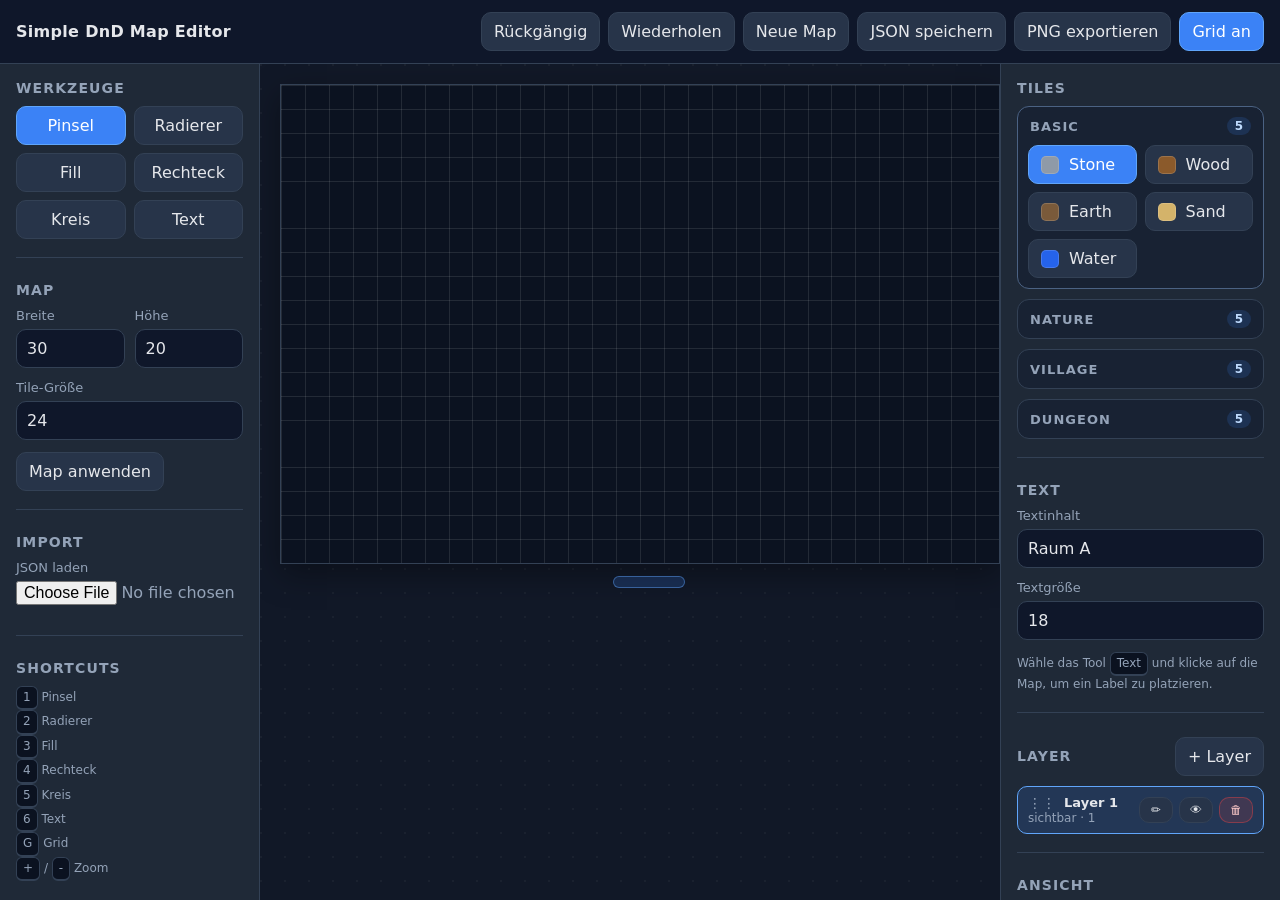
==== index.html @ d3553a12 "layer function repaired" ====
<!DOCTYPE html>
<html lang="de">
<head>
  <meta charset="UTF-8" />
  <meta name="viewport" content="width=device-width, initial-scale=1.0" />
  <title>Simple DnD Map Editor</title>
  <link rel="stylesheet" href="style.css" />
</head>
<body>
  <div class="app">
    <header class="topbar">
      <div class="group">
        <div class="brand">Simple DnD Map Editor</div>
      </div>
      <div class="group">
        <button id="undoBtn">Rückgängig</button>
        <button id="redoBtn">Wiederholen</button>
        <button id="newMapBtn">Neue Map</button>
        <button id="saveJsonBtn">JSON speichern</button>
        <button id="exportPngBtn">PNG exportieren</button>
        <button id="toggleGridBtn" class="active">Grid an</button>
      </div>
    </header>

    <aside class="sidebar">
      <section class="section">
        <h2 class="panel-title">Werkzeuge</h2>
        <div class="tool-grid" id="toolButtons"></div>
      </section>

      <section class="section">
        <h2 class="panel-title">Map</h2>
        <div class="row">
          <div class="field">
            <label for="mapWidth">Breite</label>
            <input id="mapWidth" type="number" min="4" max="200" value="30" />
          </div>
          <div class="field">
            <label for="mapHeight">Höhe</label>
            <input id="mapHeight" type="number" min="4" max="200" value="20" />
          </div>
        </div>
        <div class="field">
          <label for="tileSize">Tile-Größe</label>
          <input id="tileSize" type="number" min="12" max="64" value="24" />
        </div>
        <button id="resizeMapBtn">Map anwenden</button>
      </section>

      <section class="section">
        <h2 class="panel-title">Import</h2>
        <div class="field">
          <label for="jsonFileInput">JSON laden</label>
          <input id="jsonFileInput" type="file" accept="application/json" />
        </div>
      </section>

      <section>
        <h2 class="panel-title">Shortcuts</h2>
        <div class="hint">
          <div><span class="kbd">1</span> Pinsel</div>
          <div><span class="kbd">2</span> Radierer</div>
          <div><span class="kbd">3</span> Fill</div>
          <div><span class="kbd">4</span> Rechteck</div>
          <div><span class="kbd">5</span> Kreis</div>
          <div><span class="kbd">6</span> Text</div>
          <div><span class="kbd">G</span> Grid</div>
          <div><span class="kbd">+</span> / <span class="kbd">-</span> Zoom</div>
        </div>
      </section>
    </aside>

    <main class="canvas-wrap" id="canvasWrap">
      <div class="map-stage" id="mapStage">
        <canvas id="mapCanvas" width="720" height="480"></canvas>
        <button class="resize-handle resize-handle-right" id="resizeHandleRight" type="button" aria-label="Map nach rechts ziehen"></button>
        <button class="resize-handle resize-handle-bottom" id="resizeHandleBottom" type="button" aria-label="Map nach unten ziehen"></button>
        <button class="resize-handle resize-handle-corner" id="resizeHandleCorner" type="button" aria-label="Map diagonal ziehen"></button>
      </div>
    </main>

    <aside class="rightbar">
      <section class="section">
        <h2 class="panel-title">Tiles</h2>
        <div class="tile-grid" id="tileButtons"></div>
      </section>

      <section class="section">
        <h2 class="panel-title">Text</h2>
        <div class="field">
          <label for="textInput">Textinhalt</label>
          <input id="textInput" type="text" value="Raum A" />
        </div>
        <div class="field">
          <label for="textSizeInput">Textgröße</label>
          <input id="textSizeInput" type="number" min="8" max="72" value="18" />
        </div>
        <div class="hint">Wähle das Tool <span class="kbd">Text</span> und klicke auf die Map, um ein Label zu platzieren.</div>
      </section>

      <section class="section">
        <div class="layer-header">
          <h2 class="panel-title" style="margin:0;">Layer</h2>
          <button id="addLayerBtn">+ Layer</button>
        </div>
        <div class="layer-list" id="layerList"></div>
      </section>

      <section class="section">
        <h2 class="panel-title">Ansicht</h2>
        <div class="group">
          <button id="zoomOutBtn">-</button>
          <button id="zoomResetBtn">100%</button>
          <button id="zoomInBtn">+</button>
        </div>
      </section>

      <section>
        <h2 class="panel-title">Status</h2>
        <div class="status" id="statusBox"></div>
      </section>
    </aside>
  </div>
 <script src="script.js"></script>
</body>
</html>
---- style.css ----
:root {
      --bg: #111827;
      --panel: #1f2937;
      --panel-2: #0f172a;
      --text: #e5e7eb;
      --muted: #94a3b8;
      --accent: #3b82f6;
      --border: #334155;
      --danger: #ef4444;
    }

    * { box-sizing: border-box; }

    body {
      margin: 0;
      font-family: Inter, system-ui, -apple-system, BlinkMacSystemFont, "Segoe UI", sans-serif;
      background: var(--bg);
      color: var(--text);
      height: 100vh;
      overflow: hidden;
    }

    .app {
      display: grid;
      grid-template-columns: 260px 1fr 280px;
      grid-template-rows: 64px 1fr;
      height: 100vh;
    }

    .topbar {
      grid-column: 1 / 4;
      display: flex;
      align-items: center;
      justify-content: space-between;
      gap: 12px;
      padding: 12px 16px;
      background: var(--panel-2);
      border-bottom: 1px solid var(--border);
    }

    .brand {
      font-weight: 700;
      letter-spacing: 0.3px;
    }

    .topbar .group,
    .sidebar .group,
    .rightbar .group {
      display: flex;
      align-items: center;
      gap: 8px;
      flex-wrap: wrap;
    }

    .sidebar, .rightbar {
      background: var(--panel);
      border-right: 1px solid var(--border);
      padding: 16px;
      overflow: auto;
    }

    .rightbar {
      border-right: none;
      border-left: 1px solid var(--border);
    }

    .panel-title {
      margin: 0 0 10px;
      font-size: 14px;
      color: var(--muted);
      text-transform: uppercase;
      letter-spacing: 0.08em;
    }

    .section {
      margin-bottom: 24px;
      padding-bottom: 18px;
      border-bottom: 1px solid var(--border);
    }

    .canvas-wrap {
      position: relative;
      overflow: auto;
      background:
        radial-gradient(circle at 1px 1px, rgba(255,255,255,0.04) 1px, transparent 0);
      background-size: 24px 24px;
      display: flex;
      align-items: flex-start;
      justify-content: flex-start;
      padding: 20px;
    }

    .map-stage {
      position: relative;
      display: inline-block;
      padding-right: 18px;
      padding-bottom: 18px;
    }

    canvas {
      background: #0b1220;
      border: 1px solid var(--border);
      image-rendering: pixelated;
      box-shadow: 0 10px 30px rgba(0,0,0,0.35);
      cursor: crosshair;
    }

    .resize-handle {
      position: absolute;
      border: 1px solid rgba(96,165,250,0.45);
      background: rgba(59,130,246,0.2);
      border-radius: 999px;
      padding: 0;
      z-index: 2;
      box-shadow: 0 0 0 1px rgba(15,23,42,0.4);
      transition: background 0.15s ease, border-color 0.15s ease, box-shadow 0.15s ease;
    }

    .resize-handle:hover,
    .resize-handle.active {
      border-color: #93c5fd;
      background: rgba(59,130,246,0.4);
    }

    .resize-handle-right {
      top: 50%;
      right: 0;
      width: 12px;
      height: 72px;
      transform: translate(50%, -50%);
      cursor: ew-resize;
    }

    .resize-handle-bottom {
      left: 50%;
      bottom: 0;
      width: 72px;
      height: 12px;
      transform: translate(-50%, 50%);
      cursor: ns-resize;
    }

    .resize-handle-corner {
      right: 0;
      bottom: 0;
      width: 18px;
      height: 18px;
      transform: translate(50%, 50%);
      cursor: nwse-resize;
    }

    .resize-handle-right:hover,
    .resize-handle-right.active {
      transform: translate(50%, -50%);
    }

    .resize-handle-bottom:hover,
    .resize-handle-bottom.active {
      transform: translate(-50%, 50%);
    }

    .resize-handle-corner:hover,
    .resize-handle-corner.active {
      transform: translate(50%, 50%);
    }

    button, input, select {
      font: inherit;
    }

    button {
      background: #273449;
      color: var(--text);
      border: 1px solid var(--border);
      border-radius: 10px;
      padding: 9px 12px;
      cursor: pointer;
      transition: 0.15s ease;
    }

    button:hover {
      border-color: #4b6283;
      transform: translateY(-1px);
    }

    button.active {
      background: var(--accent);
      border-color: #60a5fa;
      color: white;
    }

    button.danger {
      background: rgba(239,68,68,0.14);
      border-color: rgba(239,68,68,0.4);
      color: #fecaca;
    }

    input[type="number"], input[type="text"] {
      width: 100%;
      background: #0f172a;
      color: var(--text);
      border: 1px solid var(--border);
      border-radius: 10px;
      padding: 9px 10px;
    }

    input[type="file"] {
      width: 100%;
      color: var(--muted);
    }

    label {
      display: block;
      font-size: 13px;
      color: var(--muted);
      margin-bottom: 6px;
    }

    .field { margin-bottom: 12px; }

    .tool-grid, .tile-grid {
      display: grid;
      grid-template-columns: repeat(2, minmax(0, 1fr));
      gap: 8px;
    }

    #tileButtons {
      display: flex;
      flex-direction: column;
      gap: 10px;
    }

    .tile-category {
      border: 1px solid var(--border);
      border-radius: 12px;
      background: #182233;
      overflow: hidden;
    }

    .tile-category[open] {
      border-color: #4b6283;
    }

    .tile-category-summary {
      list-style: none;
      display: flex;
      align-items: center;
      justify-content: space-between;
      gap: 12px;
      padding: 10px 12px;
      cursor: pointer;
      font-size: 13px;
      font-weight: 700;
      letter-spacing: 0.08em;
      color: var(--muted);
      user-select: none;
    }

    .tile-category-summary::-webkit-details-marker {
      display: none;
    }

    .tile-category .tile-grid {
      padding: 0 10px 10px;
    }

    .tile-category-count {
      min-width: 24px;
      padding: 2px 8px;
      border-radius: 999px;
      background: rgba(59,130,246,0.16);
      color: #bfdbfe;
      text-align: center;
      font-size: 12px;
      letter-spacing: normal;
    }

    .tile-btn {
      display: flex;
      align-items: center;
      gap: 10px;
      justify-content: flex-start;
      text-align: left;
    }

    .swatch {
      width: 18px;
      height: 18px;
      border-radius: 5px;
      border: 1px solid rgba(255,255,255,0.15);
      flex: 0 0 auto;
    }

    .status {
      font-size: 13px;
      color: var(--muted);
      line-height: 1.5;
    }

    .hint {
      font-size: 12px;
      color: var(--muted);
      line-height: 1.45;
    }

    .row {
      display: grid;
      grid-template-columns: 1fr 1fr;
      gap: 10px;
    }

    .kbd {
      display: inline-block;
      padding: 2px 6px;
      border: 1px solid var(--border);
      border-bottom-width: 2px;
      border-radius: 6px;
      background: #0b1220;
      font-size: 12px;
    }

    .layer-header {
      display: flex;
      align-items: center;
      justify-content: space-between;
      gap: 10px;
      margin-bottom: 10px;
    }

    .layer-list {
      display: flex;
      flex-direction: column;
      gap: 8px;
    }

    .layer-item {
      display: flex;
      align-items: center;
      justify-content: space-between;
      gap: 8px;
      padding: 8px 10px;
      border: 1px solid var(--border);
      border-radius: 10px;
      background: #182233;
      cursor: pointer;
      transition: 0.15s ease;
      user-select: none;
    }

    .layer-item:hover {
      border-color: #4b6283;
      transform: translateY(-1px);
    }

    .layer-item.active {
      border-color: #60a5fa;
      background: rgba(59,130,246,0.16);
    }

    .layer-item.dragging {
      opacity: 0.45;
    }

    .layer-item.drop-target {
      outline: 2px dashed #60a5fa;
      outline-offset: 2px;
    }

    .layer-name {
      font-size: 13px;
      font-weight: 600;
    }

    .layer-title-wrap {
      display: flex;
      align-items: center;
      gap: 8px;
    }

    .drag-handle {
      color: var(--muted);
      font-size: 14px;
      cursor: grab;
    }

    .layer-rename-input {
      width: 140px;
      padding: 4px 6px;
      border-radius: 8px;
      background: #0f172a;
      color: var(--text);
      border: 1px solid var(--border);
      font: inherit;
    }

    .layer-meta {
      font-size: 12px;
      color: var(--muted);
    }

    .layer-actions {
      display: flex;
      gap: 6px;
      flex-wrap: wrap;
    }

    .layer-actions button {
      padding: 6px 8px;
      font-size: 12px;
    }

    .icon-btn {
      min-width: 34px;
      display: inline-flex;
      align-items: center;
      justify-content: center;
      line-height: 1;
    }
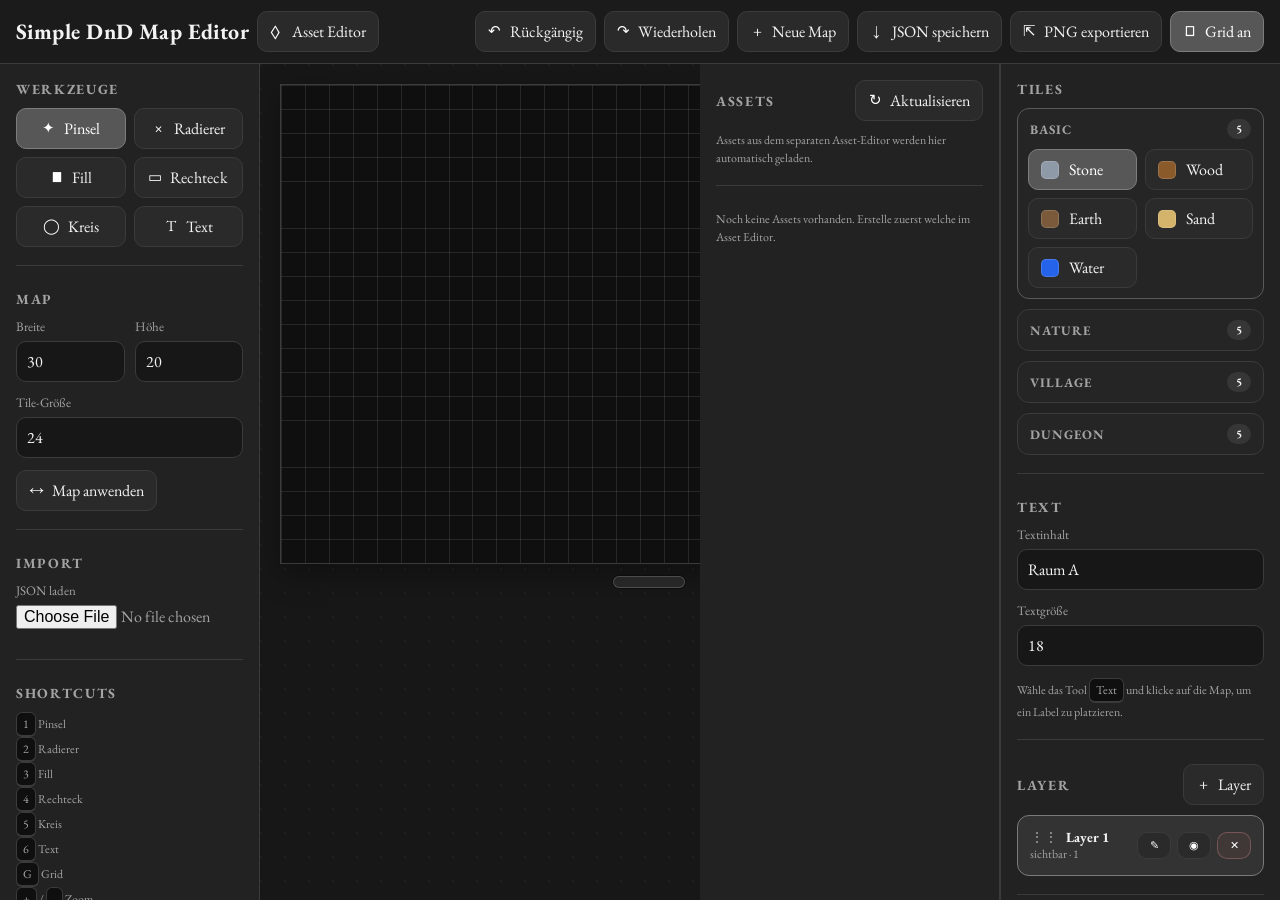
==== commit 49106fca: "style and font overworked" ====
--- a/index.html
+++ b/index.html
@@ -4,21 +4,25 @@
   <meta charset="UTF-8" />
   <meta name="viewport" content="width=device-width, initial-scale=1.0" />
   <title>Simple DnD Map Editor</title>
+  <link rel="preconnect" href="https://fonts.googleapis.com" />
+  <link rel="preconnect" href="https://fonts.gstatic.com" crossorigin />
+  <link href="https://fonts.googleapis.com/css2?family=EB+Garamond:wght@400;500;600;700&display=swap" rel="stylesheet" />
   <link rel="stylesheet" href="style.css" />
 </head>
 <body>
   <div class="app">
     <header class="topbar">
-      <div class="group">
+      <div class="group brand-group">
         <div class="brand">Simple DnD Map Editor</div>
+        <a class="nav-link-button" href="asset-editor.html" data-icon="◇">Asset Editor</a>
       </div>
       <div class="group">
-        <button id="undoBtn">Rückgängig</button>
-        <button id="redoBtn">Wiederholen</button>
-        <button id="newMapBtn">Neue Map</button>
-        <button id="saveJsonBtn">JSON speichern</button>
-        <button id="exportPngBtn">PNG exportieren</button>
-        <button id="toggleGridBtn" class="active">Grid an</button>
+        <button id="undoBtn" data-icon="↶">Rückgängig</button>
+        <button id="redoBtn" data-icon="↷">Wiederholen</button>
+        <button id="newMapBtn" data-icon="+">Neue Map</button>
+        <button id="saveJsonBtn" data-icon="↓">JSON speichern</button>
+        <button id="exportPngBtn" data-icon="⇱">PNG exportieren</button>
+        <button id="toggleGridBtn" class="active" data-icon="□">Grid an</button>
       </div>
     </header>
 
@@ -44,7 +48,7 @@
           <label for="tileSize">Tile-Größe</label>
           <input id="tileSize" type="number" min="12" max="64" value="24" />
         </div>
-        <button id="resizeMapBtn">Map anwenden</button>
+        <button id="resizeMapBtn" data-icon="↔">Map anwenden</button>
       </section>
 
       <section class="section">
@@ -79,6 +83,20 @@
       </div>
     </main>
 
+    <aside class="assetbar">
+      <section class="section">
+        <div class="layer-header">
+          <h2 class="panel-title" style="margin:0;">Assets</h2>
+          <button id="refreshAssetsBtn" type="button" data-icon="↻">Aktualisieren</button>
+        </div>
+        <div class="hint">Assets aus dem separaten Asset-Editor werden hier automatisch geladen.</div>
+      </section>
+
+      <section style="margin-bottom:0;">
+        <div class="asset-list" id="assetLibraryList"></div>
+      </section>
+    </aside>
+
     <aside class="rightbar">
       <section class="section">
         <h2 class="panel-title">Tiles</h2>
@@ -101,7 +119,7 @@
       <section class="section">
         <div class="layer-header">
           <h2 class="panel-title" style="margin:0;">Layer</h2>
-          <button id="addLayerBtn">+ Layer</button>
+          <button id="addLayerBtn" data-icon="+">Layer</button>
         </div>
         <div class="layer-list" id="layerList"></div>
       </section>
@@ -109,9 +127,9 @@
       <section class="section">
         <h2 class="panel-title">Ansicht</h2>
         <div class="group">
-          <button id="zoomOutBtn">-</button>
-          <button id="zoomResetBtn">100%</button>
-          <button id="zoomInBtn">+</button>
+          <button id="zoomOutBtn" data-icon="−">Zoom</button>
+          <button id="zoomResetBtn" data-icon="•">100%</button>
+          <button id="zoomInBtn" data-icon="+">Zoom</button>
         </div>
       </section>
 
@@ -121,6 +139,6 @@
       </section>
     </aside>
   </div>
- <script src="script.js"></script>
+  <script src="script.js"></script>
 </body>
 </html>
--- a/style.css
+++ b/style.css
@@ -1,418 +1,588 @@
 :root {
-      --bg: #111827;
-      --panel: #1f2937;
-      --panel-2: #0f172a;
-      --text: #e5e7eb;
-      --muted: #94a3b8;
-      --accent: #3b82f6;
-      --border: #334155;
-      --danger: #ef4444;
-    }
-
-    * { box-sizing: border-box; }
-
-    body {
-      margin: 0;
-      font-family: Inter, system-ui, -apple-system, BlinkMacSystemFont, "Segoe UI", sans-serif;
-      background: var(--bg);
-      color: var(--text);
-      height: 100vh;
-      overflow: hidden;
-    }
-
-    .app {
-      display: grid;
-      grid-template-columns: 260px 1fr 280px;
-      grid-template-rows: 64px 1fr;
-      height: 100vh;
-    }
-
-    .topbar {
-      grid-column: 1 / 4;
-      display: flex;
-      align-items: center;
-      justify-content: space-between;
-      gap: 12px;
-      padding: 12px 16px;
-      background: var(--panel-2);
-      border-bottom: 1px solid var(--border);
-    }
-
-    .brand {
-      font-weight: 700;
-      letter-spacing: 0.3px;
-    }
-
-    .topbar .group,
-    .sidebar .group,
-    .rightbar .group {
-      display: flex;
-      align-items: center;
-      gap: 8px;
-      flex-wrap: wrap;
-    }
-
-    .sidebar, .rightbar {
-      background: var(--panel);
-      border-right: 1px solid var(--border);
-      padding: 16px;
-      overflow: auto;
-    }
-
-    .rightbar {
-      border-right: none;
-      border-left: 1px solid var(--border);
-    }
-
-    .panel-title {
-      margin: 0 0 10px;
-      font-size: 14px;
-      color: var(--muted);
-      text-transform: uppercase;
-      letter-spacing: 0.08em;
-    }
-
-    .section {
-      margin-bottom: 24px;
-      padding-bottom: 18px;
-      border-bottom: 1px solid var(--border);
-    }
-
-    .canvas-wrap {
-      position: relative;
-      overflow: auto;
-      background:
-        radial-gradient(circle at 1px 1px, rgba(255,255,255,0.04) 1px, transparent 0);
-      background-size: 24px 24px;
-      display: flex;
-      align-items: flex-start;
-      justify-content: flex-start;
-      padding: 20px;
-    }
-
-    .map-stage {
-      position: relative;
-      display: inline-block;
-      padding-right: 18px;
-      padding-bottom: 18px;
-    }
-
-    canvas {
-      background: #0b1220;
-      border: 1px solid var(--border);
-      image-rendering: pixelated;
-      box-shadow: 0 10px 30px rgba(0,0,0,0.35);
-      cursor: crosshair;
-    }
-
-    .resize-handle {
-      position: absolute;
-      border: 1px solid rgba(96,165,250,0.45);
-      background: rgba(59,130,246,0.2);
-      border-radius: 999px;
-      padding: 0;
-      z-index: 2;
-      box-shadow: 0 0 0 1px rgba(15,23,42,0.4);
-      transition: background 0.15s ease, border-color 0.15s ease, box-shadow 0.15s ease;
-    }
-
-    .resize-handle:hover,
-    .resize-handle.active {
-      border-color: #93c5fd;
-      background: rgba(59,130,246,0.4);
-    }
-
-    .resize-handle-right {
-      top: 50%;
-      right: 0;
-      width: 12px;
-      height: 72px;
-      transform: translate(50%, -50%);
-      cursor: ew-resize;
-    }
-
-    .resize-handle-bottom {
-      left: 50%;
-      bottom: 0;
-      width: 72px;
-      height: 12px;
-      transform: translate(-50%, 50%);
-      cursor: ns-resize;
-    }
-
-    .resize-handle-corner {
-      right: 0;
-      bottom: 0;
-      width: 18px;
-      height: 18px;
-      transform: translate(50%, 50%);
-      cursor: nwse-resize;
-    }
-
-    .resize-handle-right:hover,
-    .resize-handle-right.active {
-      transform: translate(50%, -50%);
-    }
-
-    .resize-handle-bottom:hover,
-    .resize-handle-bottom.active {
-      transform: translate(-50%, 50%);
-    }
-
-    .resize-handle-corner:hover,
-    .resize-handle-corner.active {
-      transform: translate(50%, 50%);
-    }
-
-    button, input, select {
-      font: inherit;
-    }
-
-    button {
-      background: #273449;
-      color: var(--text);
-      border: 1px solid var(--border);
-      border-radius: 10px;
-      padding: 9px 12px;
-      cursor: pointer;
-      transition: 0.15s ease;
-    }
-
-    button:hover {
-      border-color: #4b6283;
-      transform: translateY(-1px);
-    }
-
-    button.active {
-      background: var(--accent);
-      border-color: #60a5fa;
-      color: white;
-    }
-
-    button.danger {
-      background: rgba(239,68,68,0.14);
-      border-color: rgba(239,68,68,0.4);
-      color: #fecaca;
-    }
-
-    input[type="number"], input[type="text"] {
-      width: 100%;
-      background: #0f172a;
-      color: var(--text);
-      border: 1px solid var(--border);
-      border-radius: 10px;
-      padding: 9px 10px;
-    }
-
-    input[type="file"] {
-      width: 100%;
-      color: var(--muted);
-    }
-
-    label {
-      display: block;
-      font-size: 13px;
-      color: var(--muted);
-      margin-bottom: 6px;
-    }
-
-    .field { margin-bottom: 12px; }
-
-    .tool-grid, .tile-grid {
-      display: grid;
-      grid-template-columns: repeat(2, minmax(0, 1fr));
-      gap: 8px;
-    }
-
-    #tileButtons {
-      display: flex;
-      flex-direction: column;
-      gap: 10px;
-    }
-
-    .tile-category {
-      border: 1px solid var(--border);
-      border-radius: 12px;
-      background: #182233;
-      overflow: hidden;
-    }
-
-    .tile-category[open] {
-      border-color: #4b6283;
-    }
-
-    .tile-category-summary {
-      list-style: none;
-      display: flex;
-      align-items: center;
-      justify-content: space-between;
-      gap: 12px;
-      padding: 10px 12px;
-      cursor: pointer;
-      font-size: 13px;
-      font-weight: 700;
-      letter-spacing: 0.08em;
-      color: var(--muted);
-      user-select: none;
-    }
-
-    .tile-category-summary::-webkit-details-marker {
-      display: none;
-    }
-
-    .tile-category .tile-grid {
-      padding: 0 10px 10px;
-    }
-
-    .tile-category-count {
-      min-width: 24px;
-      padding: 2px 8px;
-      border-radius: 999px;
-      background: rgba(59,130,246,0.16);
-      color: #bfdbfe;
-      text-align: center;
-      font-size: 12px;
-      letter-spacing: normal;
-    }
-
-    .tile-btn {
-      display: flex;
-      align-items: center;
-      gap: 10px;
-      justify-content: flex-start;
-      text-align: left;
-    }
-
-    .swatch {
-      width: 18px;
-      height: 18px;
-      border-radius: 5px;
-      border: 1px solid rgba(255,255,255,0.15);
-      flex: 0 0 auto;
-    }
-
-    .status {
-      font-size: 13px;
-      color: var(--muted);
-      line-height: 1.5;
-    }
-
-    .hint {
-      font-size: 12px;
-      color: var(--muted);
-      line-height: 1.45;
-    }
-
-    .row {
-      display: grid;
-      grid-template-columns: 1fr 1fr;
-      gap: 10px;
-    }
-
-    .kbd {
-      display: inline-block;
-      padding: 2px 6px;
-      border: 1px solid var(--border);
-      border-bottom-width: 2px;
-      border-radius: 6px;
-      background: #0b1220;
-      font-size: 12px;
-    }
-
-    .layer-header {
-      display: flex;
-      align-items: center;
-      justify-content: space-between;
-      gap: 10px;
-      margin-bottom: 10px;
-    }
-
-    .layer-list {
-      display: flex;
-      flex-direction: column;
-      gap: 8px;
-    }
-
-    .layer-item {
-      display: flex;
-      align-items: center;
-      justify-content: space-between;
-      gap: 8px;
-      padding: 8px 10px;
-      border: 1px solid var(--border);
-      border-radius: 10px;
-      background: #182233;
-      cursor: pointer;
-      transition: 0.15s ease;
-      user-select: none;
-    }
-
-    .layer-item:hover {
-      border-color: #4b6283;
-      transform: translateY(-1px);
-    }
-
-    .layer-item.active {
-      border-color: #60a5fa;
-      background: rgba(59,130,246,0.16);
-    }
-
-    .layer-item.dragging {
-      opacity: 0.45;
-    }
-
-    .layer-item.drop-target {
-      outline: 2px dashed #60a5fa;
-      outline-offset: 2px;
-    }
-
-    .layer-name {
-      font-size: 13px;
-      font-weight: 600;
-    }
-
-    .layer-title-wrap {
-      display: flex;
-      align-items: center;
-      gap: 8px;
-    }
-
-    .drag-handle {
-      color: var(--muted);
-      font-size: 14px;
-      cursor: grab;
-    }
-
-    .layer-rename-input {
-      width: 140px;
-      padding: 4px 6px;
-      border-radius: 8px;
-      background: #0f172a;
-      color: var(--text);
-      border: 1px solid var(--border);
-      font: inherit;
-    }
-
-    .layer-meta {
-      font-size: 12px;
-      color: var(--muted);
-    }
-
-    .layer-actions {
-      display: flex;
-      gap: 6px;
-      flex-wrap: wrap;
-    }
-
-    .layer-actions button {
-      padding: 6px 8px;
-      font-size: 12px;
-    }
-
-    .icon-btn {
-      min-width: 34px;
-      display: inline-flex;
-      align-items: center;
-      justify-content: center;
-      line-height: 1;
-    }
+  --bg: #171717;
+  --panel: #222222;
+  --panel-2: #1b1b1b;
+  --surface: #2a2a2a;
+  --surface-2: #303030;
+  --surface-3: #0f0f0f;
+  --text: #f3f3f3;
+  --muted: #a3a3a3;
+  --accent: #6f6f6f;
+  --accent-2: #8b8b8b;
+  --border: #3b3b3b;
+  --border-strong: #5a5a5a;
+  --danger: #7a4b4b;
+  --danger-text: #f1dede;
+}
+
+* {
+  box-sizing: border-box;
+}
+
+body {
+  margin: 0;
+  font-family: "EB Garamond", serif;
+  background: var(--bg);
+  color: var(--text);
+  height: 100vh;
+  overflow: hidden;
+}
+
+a {
+  color: inherit;
+}
+
+.app {
+  display: grid;
+  grid-template-columns: 260px 1fr 300px 280px;
+  grid-template-rows: 64px 1fr;
+  height: 100vh;
+}
+
+.asset-app {
+  display: grid;
+  grid-template-columns: 280px 1fr 320px;
+  grid-template-rows: 64px 1fr;
+  height: 100vh;
+}
+
+.topbar {
+  grid-column: 1 / 5;
+  display: flex;
+  align-items: center;
+  justify-content: space-between;
+  gap: 12px;
+  padding: 12px 16px;
+  background: var(--panel-2);
+  border-bottom: 1px solid var(--border);
+}
+
+.asset-app .topbar {
+  grid-column: 1 / 4;
+}
+
+.brand {
+  font-weight: 700;
+  font-size: 22px;
+  letter-spacing: 0.02em;
+}
+
+.brand-group {
+  justify-content: flex-start;
+  min-width: 0;
+}
+
+.topbar .group,
+.sidebar .group,
+.assetbar .group,
+.rightbar .group {
+  display: flex;
+  align-items: center;
+  gap: 8px;
+  flex-wrap: wrap;
+}
+
+.sidebar,
+.assetbar,
+.rightbar,
+.asset-sidebar,
+.asset-library {
+  background: var(--panel);
+  padding: 16px;
+  overflow: auto;
+}
+
+.sidebar,
+.assetbar,
+.asset-sidebar {
+  border-right: 1px solid var(--border);
+}
+
+.rightbar,
+.asset-library {
+  border-left: 1px solid var(--border);
+}
+
+.panel-title {
+  margin: 0 0 10px;
+  font-size: 14px;
+  color: var(--muted);
+  text-transform: uppercase;
+  letter-spacing: 0.12em;
+}
+
+.section {
+  margin-bottom: 24px;
+  padding-bottom: 18px;
+  border-bottom: 1px solid var(--border);
+}
+
+.canvas-wrap,
+.asset-stage {
+  position: relative;
+  overflow: auto;
+  background:
+    radial-gradient(circle at 1px 1px, rgba(255,255,255,0.035) 1px, transparent 0);
+  background-size: 24px 24px;
+  display: flex;
+  align-items: flex-start;
+  justify-content: flex-start;
+  padding: 20px;
+}
+
+.asset-stage {
+  flex-direction: column;
+  gap: 16px;
+}
+
+.map-stage {
+  position: relative;
+  display: inline-block;
+  padding-right: 18px;
+  padding-bottom: 18px;
+}
+
+canvas {
+  background: var(--surface-3);
+  border: 1px solid var(--border);
+  image-rendering: pixelated;
+  box-shadow: 0 10px 30px rgba(0,0,0,0.32);
+  cursor: crosshair;
+}
+
+.asset-canvas-shell {
+  width: fit-content;
+  max-width: 100%;
+  padding: 18px;
+  border: 1px solid var(--border);
+  border-radius: 18px;
+  background: rgba(20,20,20,0.86);
+  box-shadow: 0 10px 30px rgba(0,0,0,0.26);
+}
+
+.asset-canvas {
+  display: block;
+}
+
+button,
+input,
+select {
+  font: inherit;
+}
+
+button,
+.nav-link-button {
+  display: inline-flex;
+  align-items: center;
+  justify-content: center;
+  gap: 8px;
+  background: var(--surface);
+  color: var(--text);
+  border: 1px solid var(--border);
+  border-radius: 10px;
+  padding: 9px 12px;
+  cursor: pointer;
+  text-decoration: none;
+  transition: background 0.15s ease, border-color 0.15s ease, color 0.15s ease, transform 0.15s ease;
+}
+
+button::before,
+.nav-link-button::before {
+  content: attr(data-icon);
+  display: inline-block;
+  min-width: 0.9em;
+  color: #ffffff;
+  font-size: 0.95em;
+  line-height: 1;
+}
+
+button:not([data-icon])::before,
+.nav-link-button:not([data-icon])::before,
+.palette-btn::before,
+.resize-handle::before {
+  content: none;
+}
+
+button:hover,
+.nav-link-button:hover {
+  border-color: var(--border-strong);
+  background: var(--surface-2);
+  transform: translateY(-1px);
+}
+
+button.active,
+.nav-link-button.active {
+  background: #575757;
+  border-color: #7d7d7d;
+  color: white;
+}
+
+button.danger {
+  background: rgba(122,75,75,0.2);
+  border-color: rgba(160,110,110,0.55);
+  color: var(--danger-text);
+}
+
+input[type="number"],
+input[type="text"] {
+  width: 100%;
+  background: #171717;
+  color: var(--text);
+  border: 1px solid var(--border);
+  border-radius: 10px;
+  padding: 9px 10px;
+}
+
+input[type="file"] {
+  width: 100%;
+  color: var(--muted);
+}
+
+label {
+  display: block;
+  font-size: 13px;
+  color: var(--muted);
+  margin-bottom: 6px;
+}
+
+.field {
+  margin-bottom: 12px;
+}
+
+.row {
+  display: grid;
+  grid-template-columns: 1fr 1fr;
+  gap: 10px;
+}
+
+.tool-grid,
+.tile-grid,
+.palette-grid,
+.asset-tool-grid {
+  display: grid;
+  gap: 8px;
+}
+
+.tool-grid,
+.tile-grid,
+.asset-tool-grid {
+  grid-template-columns: repeat(2, minmax(0, 1fr));
+}
+
+.palette-grid {
+  grid-template-columns: repeat(4, minmax(0, 1fr));
+}
+
+#tileButtons {
+  display: flex;
+  flex-direction: column;
+  gap: 10px;
+}
+
+.tile-category {
+  border: 1px solid var(--border);
+  border-radius: 12px;
+  background: #252525;
+  overflow: hidden;
+}
+
+.tile-category[open] {
+  border-color: var(--border-strong);
+}
+
+.tile-category-summary {
+  list-style: none;
+  display: flex;
+  align-items: center;
+  justify-content: space-between;
+  gap: 12px;
+  padding: 10px 12px;
+  cursor: pointer;
+  font-size: 13px;
+  font-weight: 700;
+  letter-spacing: 0.08em;
+  color: var(--muted);
+  user-select: none;
+}
+
+.tile-category-summary::-webkit-details-marker {
+  display: none;
+}
+
+.tile-category .tile-grid {
+  padding: 0 10px 10px;
+}
+
+.tile-category-count {
+  min-width: 24px;
+  padding: 2px 8px;
+  border-radius: 999px;
+  background: rgba(255,255,255,0.08);
+  color: #efefef;
+  text-align: center;
+  font-size: 12px;
+  letter-spacing: normal;
+}
+
+.tile-btn {
+  display: flex;
+  align-items: center;
+  gap: 10px;
+  justify-content: flex-start;
+  text-align: left;
+}
+
+.swatch {
+  width: 18px;
+  height: 18px;
+  border-radius: 5px;
+  border: 1px solid rgba(255,255,255,0.15);
+  flex: 0 0 auto;
+}
+
+.status,
+.asset-status,
+.hint {
+  color: var(--muted);
+  line-height: 1.5;
+}
+
+.status,
+.asset-status {
+  font-size: 13px;
+}
+
+.hint {
+  font-size: 12px;
+}
+
+.kbd {
+  display: inline-block;
+  padding: 2px 6px;
+  border: 1px solid var(--border);
+  border-bottom-width: 2px;
+  border-radius: 6px;
+  background: var(--surface-3);
+  font-size: 12px;
+}
+
+.resize-handle {
+  position: absolute;
+  border: 1px solid rgba(255,255,255,0.18);
+  background: rgba(255,255,255,0.08);
+  border-radius: 999px;
+  padding: 0;
+  z-index: 2;
+  box-shadow: 0 0 0 1px rgba(0,0,0,0.35);
+  transition: background 0.15s ease, border-color 0.15s ease, box-shadow 0.15s ease;
+}
+
+.resize-handle:hover,
+.resize-handle.active {
+  border-color: rgba(255,255,255,0.36);
+  background: rgba(255,255,255,0.16);
+}
+
+.resize-handle-right {
+  top: 50%;
+  right: 0;
+  width: 12px;
+  height: 72px;
+  transform: translate(50%, -50%);
+  cursor: ew-resize;
+}
+
+.resize-handle-bottom {
+  left: 50%;
+  bottom: 0;
+  width: 72px;
+  height: 12px;
+  transform: translate(-50%, 50%);
+  cursor: ns-resize;
+}
+
+.resize-handle-corner {
+  right: 0;
+  bottom: 0;
+  width: 18px;
+  height: 18px;
+  transform: translate(50%, 50%);
+  cursor: nwse-resize;
+}
+
+.resize-handle-right:hover,
+.resize-handle-right.active {
+  transform: translate(50%, -50%);
+}
+
+.resize-handle-bottom:hover,
+.resize-handle-bottom.active {
+  transform: translate(-50%, 50%);
+}
+
+.resize-handle-corner:hover,
+.resize-handle-corner.active {
+  transform: translate(50%, 50%);
+}
+
+.layer-header {
+  display: flex;
+  align-items: center;
+  justify-content: space-between;
+  gap: 10px;
+  margin-bottom: 10px;
+}
+
+.layer-list,
+.asset-list {
+  display: flex;
+  flex-direction: column;
+  gap: 10px;
+}
+
+.layer-item,
+.asset-card {
+  padding: 12px;
+  border: 1px solid var(--border);
+  border-radius: 12px;
+  background: #252525;
+  transition: background 0.15s ease, border-color 0.15s ease, transform 0.15s ease;
+}
+
+.layer-item {
+  display: flex;
+  align-items: center;
+  justify-content: space-between;
+  gap: 8px;
+  cursor: pointer;
+  user-select: none;
+}
+
+.layer-item:hover,
+.asset-card:hover {
+  border-color: var(--border-strong);
+  background: #2c2c2c;
+}
+
+.layer-item.active,
+.asset-card.active {
+  border-color: #7a7a7a;
+  background: rgba(255,255,255,0.08);
+}
+
+.layer-item.dragging {
+  opacity: 0.45;
+}
+
+.layer-item.drop-target {
+  outline: 2px dashed #8c8c8c;
+  outline-offset: 2px;
+}
+
+.layer-name,
+.asset-card-title {
+  font-size: 14px;
+  font-weight: 700;
+}
+
+.layer-title-wrap {
+  display: flex;
+  align-items: center;
+  gap: 8px;
+}
+
+.drag-handle {
+  color: var(--muted);
+  font-size: 14px;
+  cursor: grab;
+}
+
+.layer-rename-input {
+  width: 140px;
+  padding: 4px 6px;
+  border-radius: 8px;
+  background: #171717;
+  color: var(--text);
+  border: 1px solid var(--border);
+  font: inherit;
+}
+
+.layer-meta,
+.asset-card-meta {
+  font-size: 12px;
+  color: var(--muted);
+  line-height: 1.4;
+}
+
+.layer-actions,
+.asset-card-actions {
+  display: flex;
+  gap: 6px;
+  flex-wrap: wrap;
+}
+
+.layer-actions button,
+.asset-card-actions button {
+  padding: 7px 10px;
+  font-size: 12px;
+}
+
+.icon-btn {
+  min-width: 34px;
+  display: inline-flex;
+  align-items: center;
+  justify-content: center;
+  line-height: 1;
+}
+
+.asset-preview {
+  width: 100%;
+  min-height: 180px;
+  padding: 16px;
+  border: 1px solid var(--border);
+  border-radius: 14px;
+  background: #151515;
+  display: flex;
+  align-items: center;
+  justify-content: center;
+}
+
+.asset-preview canvas {
+  max-width: 100%;
+  height: auto;
+  box-shadow: none;
+}
+
+.palette-btn {
+  height: 38px;
+  border-radius: 10px;
+  border: 1px solid rgba(255,255,255,0.12);
+  padding: 0;
+}
+
+.palette-btn.active {
+  outline: 2px solid #e6e6e6;
+  outline-offset: 2px;
+}
+
+@media (max-width: 1180px) {
+  .app,
+  .asset-app {
+    grid-template-columns: 1fr;
+    grid-template-rows: 64px auto auto auto auto;
+  }
+
+  .topbar,
+  .asset-app .topbar {
+    grid-column: 1 / 2;
+  }
+
+  .sidebar,
+  .assetbar,
+  .rightbar,
+  .asset-sidebar,
+  .asset-library {
+    border: none;
+    border-top: 1px solid var(--border);
+  }
+}
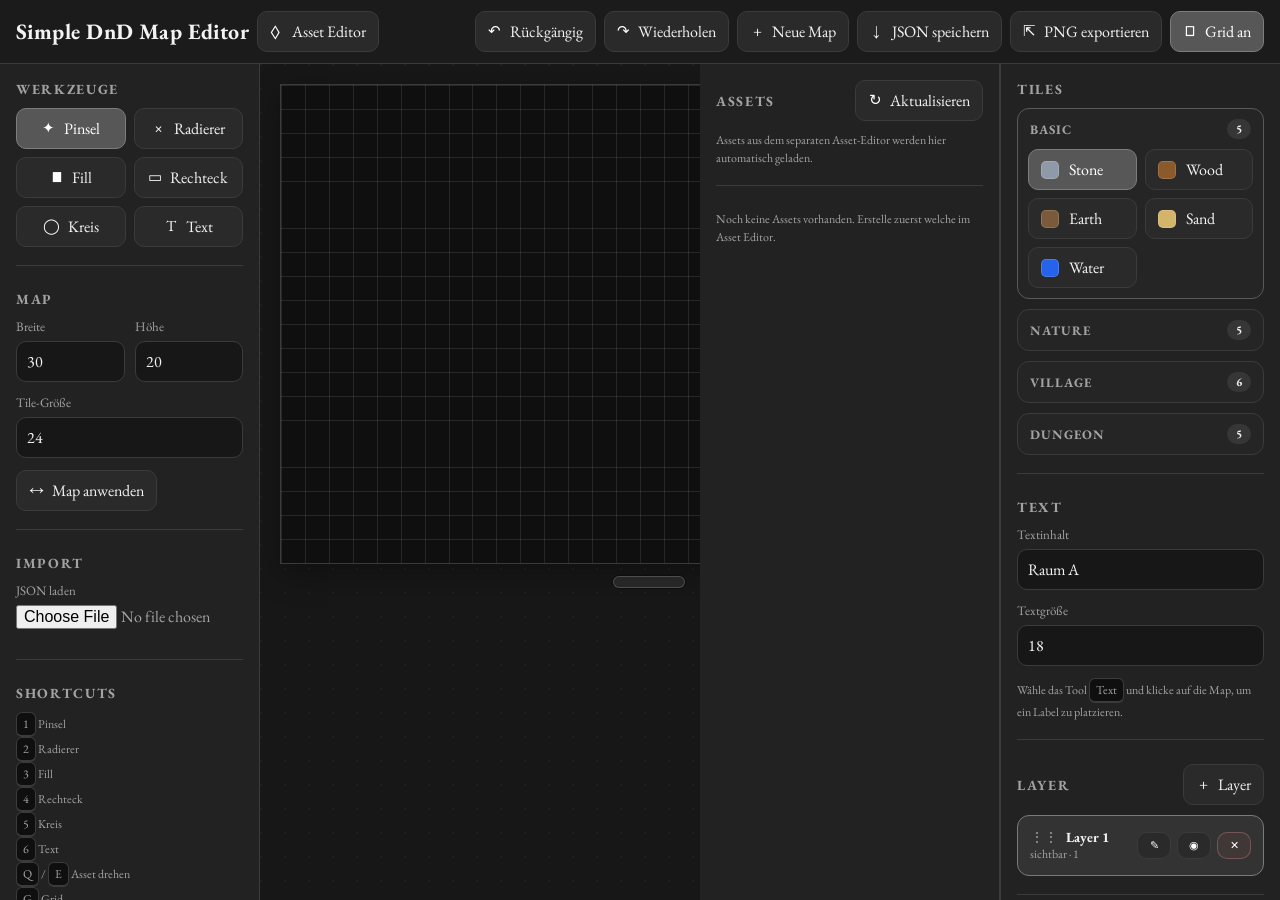
==== commit b363f807: "Assets functions updatet" ====
--- a/index.html
+++ b/index.html
@@ -68,6 +68,7 @@
           <div><span class="kbd">4</span> Rechteck</div>
           <div><span class="kbd">5</span> Kreis</div>
           <div><span class="kbd">6</span> Text</div>
+          <div><span class="kbd">Q</span> / <span class="kbd">E</span> Asset drehen</div>
           <div><span class="kbd">G</span> Grid</div>
           <div><span class="kbd">+</span> / <span class="kbd">-</span> Zoom</div>
         </div>
--- a/style.css
+++ b/style.css
@@ -28,6 +28,10 @@
   overflow: hidden;
 }
 
+body.asset-page {
+  overflow: auto;
+}
+
 a {
   color: inherit;
 }
@@ -41,9 +45,10 @@
 
 .asset-app {
   display: grid;
-  grid-template-columns: 280px 1fr 320px;
+  grid-template-columns: 280px 1fr 280px 320px;
   grid-template-rows: 64px 1fr;
   height: 100vh;
+  min-width: 1540px;
 }
 
 .topbar {
@@ -58,7 +63,7 @@
 }
 
 .asset-app .topbar {
-  grid-column: 1 / 4;
+  grid-column: 1 / 5;
 }
 
 .brand {
@@ -86,6 +91,7 @@
 .assetbar,
 .rightbar,
 .asset-sidebar,
+.asset-tiles,
 .asset-library {
   background: var(--panel);
   padding: 16px;
@@ -94,7 +100,8 @@
 
 .sidebar,
 .assetbar,
-.asset-sidebar {
+.asset-sidebar,
+.asset-tiles {
   border-right: 1px solid var(--border);
 }
 
@@ -133,6 +140,7 @@
 .asset-stage {
   flex-direction: column;
   gap: 16px;
+  min-width: 720px;
 }
 
 .map-stage {
@@ -271,6 +279,10 @@
 
 .palette-grid {
   grid-template-columns: repeat(4, minmax(0, 1fr));
+}
+
+.rgb-input-row {
+  grid-template-columns: repeat(3, minmax(0, 1fr));
 }
 
 #tileButtons {
@@ -565,6 +577,12 @@
   outline-offset: 2px;
 }
 
+#rgbColorInput {
+  width: 100%;
+  min-height: 42px;
+  padding: 4px;
+}
+
 @media (max-width: 1180px) {
   .app,
   .asset-app {
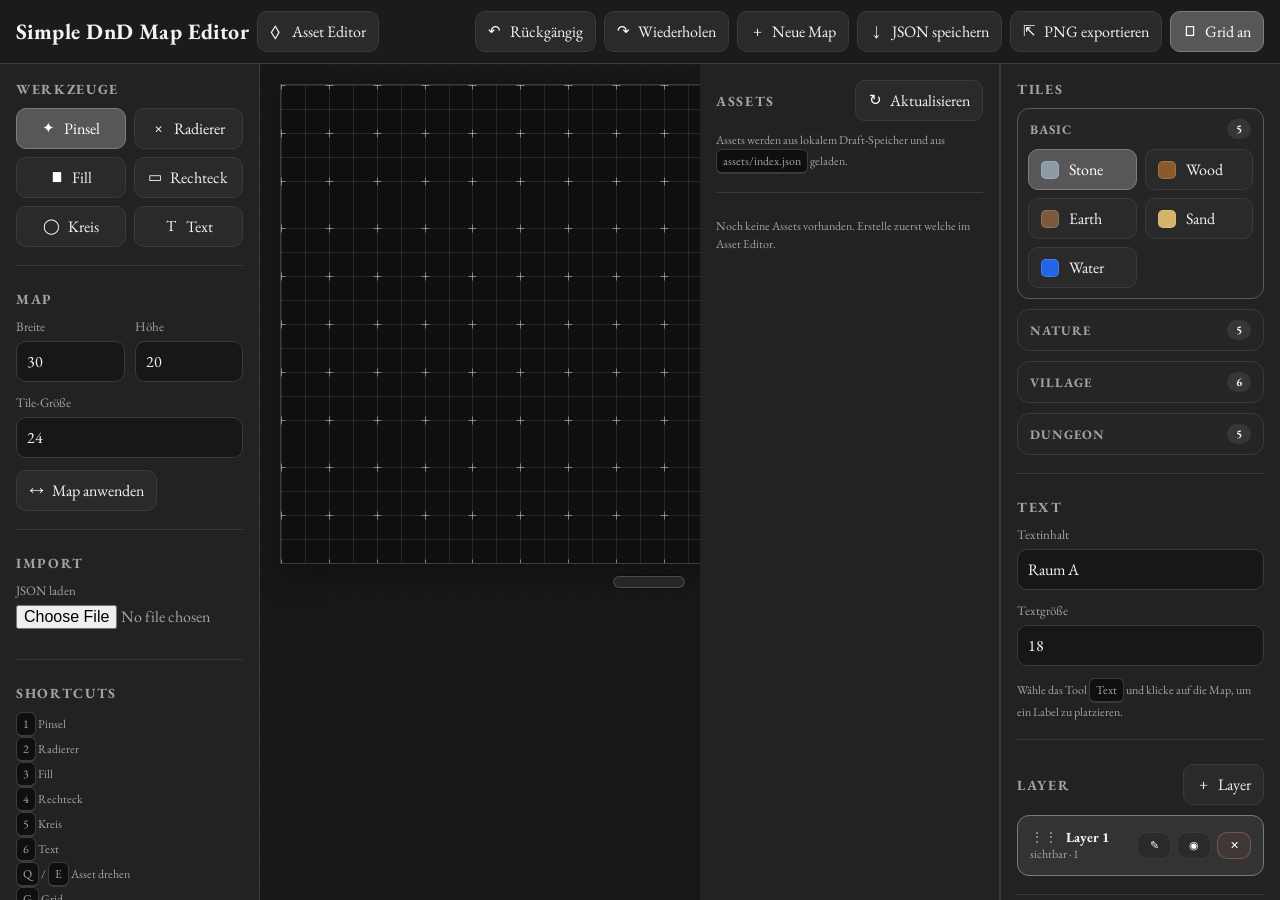
==== commit 636d2574: "asset Editor updatet" ====
--- a/index.html
+++ b/index.html
@@ -90,7 +90,7 @@
           <h2 class="panel-title" style="margin:0;">Assets</h2>
           <button id="refreshAssetsBtn" type="button" data-icon="↻">Aktualisieren</button>
         </div>
-        <div class="hint">Assets aus dem separaten Asset-Editor werden hier automatisch geladen.</div>
+        <div class="hint">Assets werden aus lokalem Draft-Speicher und aus <span class="kbd">assets/index.json</span> geladen.</div>
       </section>
 
       <section style="margin-bottom:0;">
--- a/style.css
+++ b/style.css
@@ -168,6 +168,13 @@
   box-shadow: 0 10px 30px rgba(0,0,0,0.26);
 }
 
+.asset-canvas-stage {
+  position: relative;
+  display: inline-block;
+  padding-right: 18px;
+  padding-bottom: 18px;
+}
+
 .asset-canvas {
   display: block;
 }
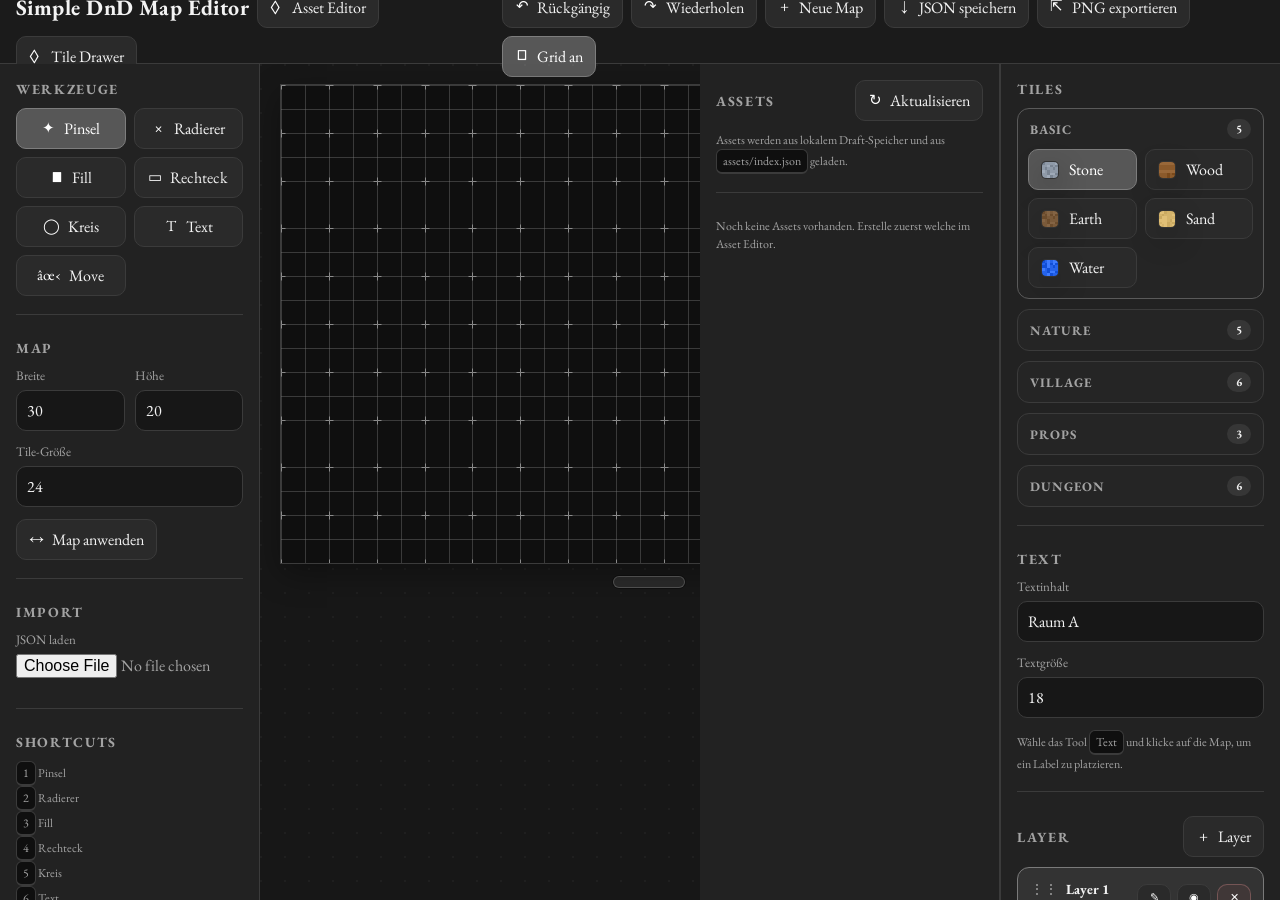
==== commit 8f24fd8a: "Tile Drawer created" ====
--- a/index.html
+++ b/index.html
@@ -15,6 +15,7 @@
       <div class="group brand-group">
         <div class="brand">Simple DnD Map Editor</div>
         <a class="nav-link-button" href="asset-editor.html" data-icon="◇">Asset Editor</a>
+        <a class="nav-link-button" href="tile-drawer.html" data-icon="◇">Tile Drawer</a>
       </div>
       <div class="group">
         <button id="undoBtn" data-icon="↶">Rückgängig</button>
@@ -68,6 +69,7 @@
           <div><span class="kbd">4</span> Rechteck</div>
           <div><span class="kbd">5</span> Kreis</div>
           <div><span class="kbd">6</span> Text</div>
+          <div><span class="kbd">7</span> Move</div>
           <div><span class="kbd">Q</span> / <span class="kbd">E</span> Asset drehen</div>
           <div><span class="kbd">G</span> Grid</div>
           <div><span class="kbd">+</span> / <span class="kbd">-</span> Zoom</div>
@@ -140,6 +142,7 @@
       </section>
     </aside>
   </div>
+  <script src="shared-tiles.js"></script>
   <script src="script.js"></script>
 </body>
 </html>
--- a/style.css
+++ b/style.css
@@ -161,11 +161,11 @@
 .asset-canvas-shell {
   width: fit-content;
   max-width: 100%;
-  padding: 18px;
-  border: 1px solid var(--border);
-  border-radius: 18px;
-  background: rgba(20,20,20,0.86);
-  box-shadow: 0 10px 30px rgba(0,0,0,0.26);
+  padding: 0;
+  border: 0;
+  border-radius: 0;
+  background: transparent;
+  box-shadow: none;
 }
 
 .asset-canvas-stage {
@@ -176,6 +176,10 @@
 }
 
 .asset-canvas {
+  display: block;
+}
+
+.swatch-canvas {
   display: block;
 }
 
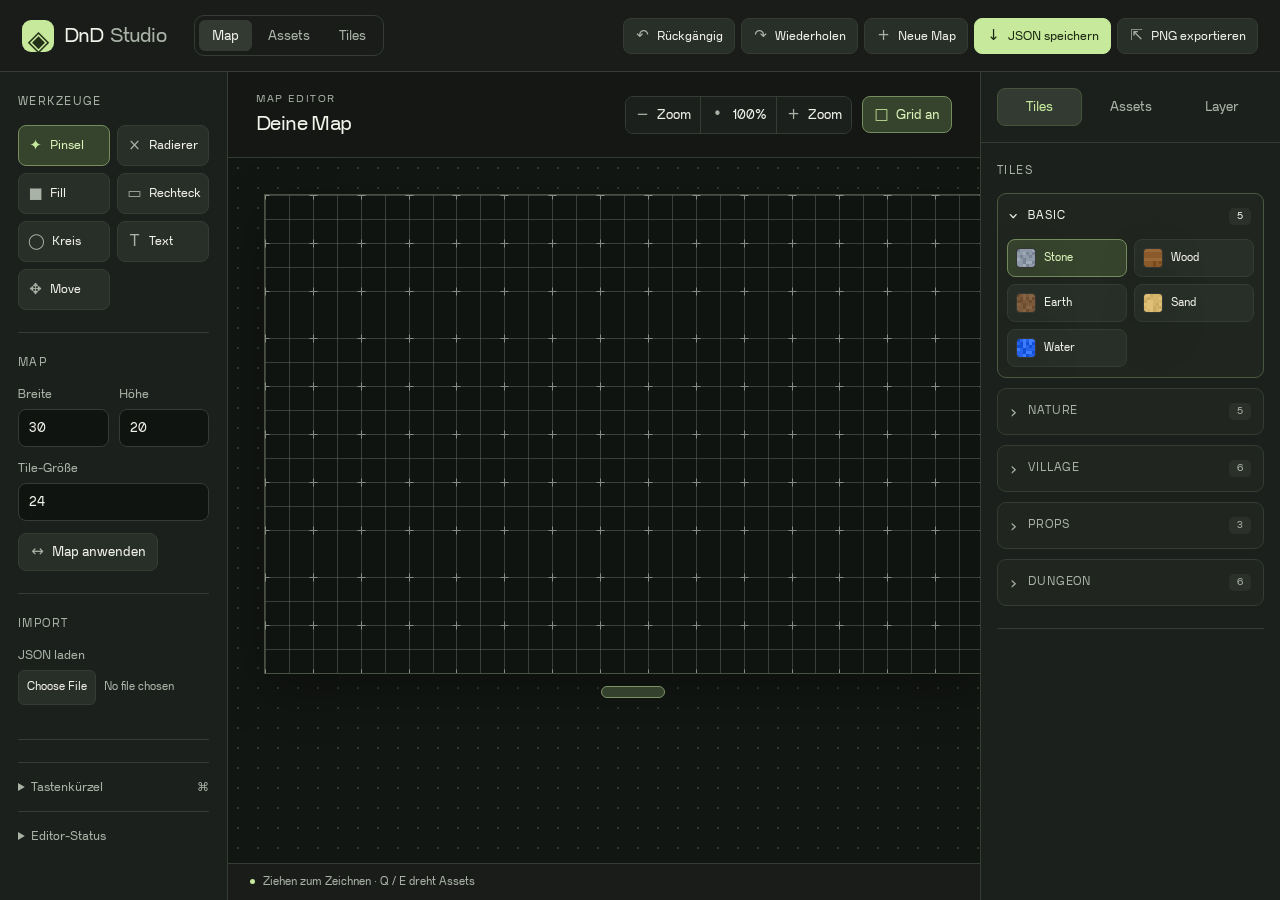
==== commit 32b00e11: "Overhaul kompletter overhaul" ====
--- a/index.html
+++ b/index.html
@@ -3,25 +3,21 @@
 <head>
   <meta charset="UTF-8" />
   <meta name="viewport" content="width=device-width, initial-scale=1.0" />
-  <title>Simple DnD Map Editor</title>
-  <link rel="preconnect" href="https://fonts.googleapis.com" />
-  <link rel="preconnect" href="https://fonts.gstatic.com" crossorigin />
-  <link href="https://fonts.googleapis.com/css2?family=EB+Garamond:wght@400;500;600;700&display=swap" rel="stylesheet" />
+  <title>Map – DnD Studio</title>
+  <link rel="preload" href="assets/fonts/VioletSans-Regular.woff2" as="font" type="font/woff2" crossorigin />
+  <meta name="theme-color" content="#191c19" />
   <link rel="stylesheet" href="style.css" />
 </head>
-<body>
+<body class="map-page">
+  <a class="skip-link" href="#workspace">Zur Arbeitsfläche</a>
   <div class="app">
     <header class="topbar">
-      <div class="group brand-group">
-        <div class="brand">Simple DnD Map Editor</div>
-        <a class="nav-link-button" href="asset-editor.html" data-icon="◇">Asset Editor</a>
-        <a class="nav-link-button" href="tile-drawer.html" data-icon="◇">Tile Drawer</a>
-      </div>
-      <div class="group">
+      <div class="group brand-group"><a class="brand" href="index.html" aria-label="DnD Studio – Map-Editor"><span class="brand-mark" aria-hidden="true">◈</span> DnD<span class="brand-suffix">Studio</span></a><nav class="editor-nav" aria-label="Editor wählen"><a href="index.html" aria-current="page">Map</a><a href="asset-editor.html">Assets</a><a href="tile-drawer.html">Tiles</a></nav></div>
+      <div class="group document-actions" aria-label="Dateiaktionen">
         <button id="undoBtn" data-icon="↶">Rückgängig</button>
         <button id="redoBtn" data-icon="↷">Wiederholen</button>
         <button id="newMapBtn" data-icon="+">Neue Map</button>
-        <button id="saveJsonBtn" data-icon="↓">JSON speichern</button>
+        <button class="primary-button" id="saveJsonBtn" data-icon="↓">JSON speichern</button>
         <button id="exportPngBtn" data-icon="⇱">PNG exportieren</button>
         <button id="toggleGridBtn" class="active" data-icon="□">Grid an</button>
       </div>
@@ -60,8 +56,7 @@
         </div>
       </section>
 
-      <section>
-        <h2 class="panel-title">Shortcuts</h2>
+      <details class="shortcuts"><summary>Tastenkürzel <span aria-hidden="true">⌘</span></summary>
         <div class="hint">
           <div><span class="kbd">1</span> Pinsel</div>
           <div><span class="kbd">2</span> Radierer</div>
@@ -74,17 +69,19 @@
           <div><span class="kbd">G</span> Grid</div>
           <div><span class="kbd">+</span> / <span class="kbd">-</span> Zoom</div>
         </div>
-      </section>
+      </details>
     </aside>
 
-    <main class="canvas-wrap" id="canvasWrap">
+    <main class="canvas-wrap" id="canvasWrap" aria-label="Map-Arbeitsfläche">
+<div class="workspace-heading"><div><span class="eyebrow">MAP EDITOR</span><h1>Deine Map</h1></div><span class="workspace-badge">Tiles wählen. Welten bauen.</span></div>
+<div class="canvas-viewport" id="workspace" tabindex="-1">
       <div class="map-stage" id="mapStage">
-        <canvas id="mapCanvas" width="720" height="480"></canvas>
+        <canvas id="mapCanvas" width="720" height="480" aria-label="Zeichenfläche">Dein Browser unterstützt die Zeichenfläche nicht.</canvas>
         <button class="resize-handle resize-handle-right" id="resizeHandleRight" type="button" aria-label="Map nach rechts ziehen"></button>
         <button class="resize-handle resize-handle-bottom" id="resizeHandleBottom" type="button" aria-label="Map nach unten ziehen"></button>
         <button class="resize-handle resize-handle-corner" id="resizeHandleCorner" type="button" aria-label="Map diagonal ziehen"></button>
       </div>
-    </main>
+    </div><div class="workspace-footer"><span class="live-dot" aria-hidden="true"></span> Ziehen zum Zeichnen · Q / E dreht Assets</div></main>
 
     <aside class="assetbar">
       <section class="section">
@@ -92,7 +89,7 @@
           <h2 class="panel-title" style="margin:0;">Assets</h2>
           <button id="refreshAssetsBtn" type="button" data-icon="↻">Aktualisieren</button>
         </div>
-        <div class="hint">Assets werden aus lokalem Draft-Speicher und aus <span class="kbd">assets/index.json</span> geladen.</div>
+        <div class="hint">Deine gespeicherten Assets. Auswählen und auf der Map platzieren.</div>
       </section>
 
       <section style="margin-bottom:0;">
@@ -142,6 +139,7 @@
       </section>
     </aside>
   </div>
+  <script src="ui.js"></script>
   <script src="shared-tiles.js"></script>
   <script src="script.js"></script>
 </body>
--- a/style.css
+++ b/style.css
@@ -1,617 +1,229 @@
+@font-face {
+  font-family: 'Violet Sans';
+  src: url('assets/fonts/VioletSans-Regular.woff2') format('woff2');
+  font-weight: 400;
+  font-style: normal;
+  font-display: swap;
+}
+
 :root {
-  --bg: #171717;
-  --panel: #222222;
-  --panel-2: #1b1b1b;
-  --surface: #2a2a2a;
-  --surface-2: #303030;
-  --surface-3: #0f0f0f;
-  --text: #f3f3f3;
-  --muted: #a3a3a3;
-  --accent: #6f6f6f;
-  --accent-2: #8b8b8b;
-  --border: #3b3b3b;
-  --border-strong: #5a5a5a;
-  --danger: #7a4b4b;
-  --danger-text: #f1dede;
+  color-scheme: dark;
+  --bg: #141714;
+  --panel: #1c201d;
+  --panel-2: #191c19;
+  --surface: #282e28;
+  --surface-2: #323a31;
+  --surface-3: #101410;
+  --text: #f0f2e9;
+  --muted: #a9b2a6;
+  --accent: #c7e99b;
+  --accent-2: #d9f3b9;
+  --border: #343c33;
+  --border-strong: #66785a;
+  --danger: #d58580;
+  --danger-text: #ffc2ba;
+  --radius: 8px;
 }
 
-* {
-  box-sizing: border-box;
-}
-
+* { box-sizing: border-box; }
+[hidden] { display: none !important; }
 body {
   margin: 0;
-  font-family: "EB Garamond", serif;
+  font-family: 'Violet Sans', system-ui, sans-serif;
+  font-size: 13px;
+  line-height: 1.5;
   background: var(--bg);
   color: var(--text);
   height: 100vh;
+  height: 100dvh;
   overflow: hidden;
-}
-
-body.asset-page {
-  overflow: auto;
-}
-
-a {
-  color: inherit;
-}
-
-.app {
+  -webkit-font-smoothing: antialiased;
+}
+a { color: inherit; }
+button, input, select, textarea { font: inherit; }
+button, a, input, select, summary { -webkit-tap-highlight-color: transparent; }
+:focus-visible { outline: 2px solid var(--accent); outline-offset: 3px; }
+::selection { background: #c7e99b; color: #192214; }
+* { scrollbar-width: thin; scrollbar-color: #46503f transparent; }
+.app, .asset-app {
   display: grid;
-  grid-template-columns: 260px 1fr 300px 280px;
-  grid-template-rows: 64px 1fr;
-  height: 100vh;
-}
-
-.asset-app {
-  display: grid;
-  grid-template-columns: 280px 1fr 280px 320px;
-  grid-template-rows: 64px 1fr;
-  height: 100vh;
-  min-width: 1540px;
-}
-
+  grid-template-columns: 228px minmax(0, 1fr) 300px;
+  grid-template-rows: auto minmax(0, 1fr);
+  height: 100%;
+}
 .topbar {
-  grid-column: 1 / 5;
+  grid-column: 1 / -1;
   display: flex;
   align-items: center;
   justify-content: space-between;
-  gap: 12px;
-  padding: 12px 16px;
+  gap: 16px;
+  min-height: 72px;
+  padding: 14px 22px;
   background: var(--panel-2);
   border-bottom: 1px solid var(--border);
 }
+.group, .brand-group { display: flex; align-items: center; gap: 8px; flex-wrap: wrap; }
+.brand-group { gap: 28px; }
+.brand { display: inline-flex; align-items: center; gap: 6px; font-size: 20px; white-space: nowrap; text-decoration: none; letter-spacing: -.8px; }
+.brand-suffix { color: var(--muted); }
+.brand-mark { display: grid; place-items: center; width: 32px; height: 32px; margin-right: 4px; background: var(--accent); color: #233018; border-radius: 9px; font-size: 28px; }
+.editor-nav { display: flex; gap: 3px; padding: 4px; border: 1px solid var(--border); border-radius: 10px; }
+.editor-nav a { padding: 6px 13px; border-radius: 6px; text-decoration: none; color: var(--muted); }
+.editor-nav a:hover { background: var(--surface); color: var(--text); }
+.editor-nav a[aria-current='page'] { background: var(--surface-2); color: var(--text); }
+.document-actions { justify-content: flex-end; gap: 6px; }
+.document-actions button { font-size: 12px; }
+.sidebar, .asset-sidebar, .inspector { min-width: 0; min-height: 0; background: var(--panel); }
+.sidebar, .asset-sidebar { padding: 22px 18px; overflow: auto; border-right: 1px solid var(--border); }
+.inspector { display: flex; flex-direction: column; border-left: 1px solid var(--border); }
+.inspector-tabs { display: flex; flex-shrink: 0; gap: 6px; padding: 16px; border-bottom: 1px solid var(--border); }
+.inspector-tabs button { flex: 1; border-color: transparent; background: transparent; color: var(--muted); }
+.inspector-tabs button[aria-selected='true'] { background: var(--surface-2); color: var(--accent); border-color: #45533b; }
+.inspector-panel { padding: 20px 16px; min-height: 0; overflow: auto; }
+.panel-title { margin: 0 0 14px; font-size: 11px; font-weight: 400; color: var(--muted); text-transform: uppercase; letter-spacing: .13em; }
+.section { margin-bottom: 22px; padding-bottom: 22px; border-bottom: 1px solid var(--border); }
+.section:last-child { margin-bottom: 0; }
+.canvas-wrap, .asset-stage { display: flex; flex-direction: column; min-width: 0; min-height: 0; position: relative; }
+.workspace-heading { display: flex; align-items: center; justify-content: space-between; flex-wrap: wrap; flex-shrink: 0; gap: 12px; padding: 20px 28px; border-bottom: 1px solid var(--border); background: var(--bg); }
+.eyebrow { display: block; margin-bottom: 5px; font-size: 10px; color: var(--muted); letter-spacing: .16em; }
+h1 { margin: 0; font-size: 20px; line-height: 1.25; font-weight: 400; letter-spacing: -.6px; }
+.workspace-badge { display: none; }
+.workspace-tools { display: flex; align-items: center; flex-wrap: wrap; gap: 10px; }
+.workspace-tools .group { gap: 0; border: 1px solid var(--border); border-radius: var(--radius); overflow: hidden; }
+.workspace-tools .group button { border: 0; border-radius: 0; padding: 7px 9px; background: var(--panel); }
+.workspace-tools .group button + button { border-left: 1px solid var(--border); }
+.canvas-viewport { flex: 1; min-width: 0; min-height: 0; padding: 36px; overflow: auto; background-color: #121612; background-image: radial-gradient(#30392c 1px, transparent 1px); background-size: 20px 20px; }
+.asset-stage .canvas-viewport { display: flex; flex-direction: column; align-items: flex-start; gap: 28px; }
+.workspace-footer { display: flex; align-items: center; gap: 8px; flex-shrink: 0; padding: 10px 22px; border-top: 1px solid var(--border); color: var(--muted); background: var(--panel-2); font-size: 11px; }
+.live-dot { width: 5px; height: 5px; border-radius: 50%; background: var(--accent); }
+.map-stage, .asset-canvas-stage { position: relative; display: inline-block; padding-right: 18px; padding-bottom: 18px; flex-shrink: 0; }
+canvas { background: var(--surface-3); border: 1px solid #48533f; image-rendering: pixelated; box-shadow: 0 16px 48px #0005; cursor: crosshair; }
+.asset-canvas, .swatch-canvas { display: block; }
+.asset-canvas-shell { width: fit-content; flex-shrink: 0; }
+button, .nav-link-button {
+  display: inline-flex; align-items: center; justify-content: center; gap: 7px;
+  min-height: 36px; padding: 8px 11px;
+  border: 1px solid var(--border); border-radius: var(--radius);
+  background: var(--surface); color: var(--text); cursor: pointer; text-decoration: none;
+  transition: background .15s ease, border-color .15s ease, color .15s ease;
+}
+button::before, .nav-link-button::before { content: attr(data-icon); min-width: 1em; font-family: system-ui, sans-serif; font-size: 15px; line-height: 1; color: var(--muted); }
+button:not([data-icon])::before, .palette-btn::before, .resize-handle::before { content: none; }
+button:hover, .nav-link-button:hover { background: var(--surface-2); border-color: var(--border-strong); }
+button.active { background: #36432d; border-color: #758e5d; color: var(--accent-2); }
+button.active::before { color: var(--accent); }
+button.primary-button { background: var(--accent); border-color: var(--accent); color: #1c2913; }
+button.primary-button::before { color: inherit; }
+button.primary-button:hover { background: var(--accent-2); border-color: var(--accent-2); }
+button.danger { background: #382927; color: var(--danger-text); border-color: #684640; }
+button:disabled { opacity: .45; cursor: not-allowed; }
+input[type='number'], input[type='text'], input[type='search'], select {
+  width: 100%; min-width: 0; min-height: 38px; padding: 8px 10px; border: 1px solid var(--border); border-radius: var(--radius); background: var(--surface-3); color: var(--text);
+}
+input::placeholder { color: #8f9b88; }
+input:hover, select:hover { border-color: var(--border-strong); }
+input[type='file'] { width: 100%; font-size: 11px; color: var(--muted); }
+input[type='file']::file-selector-button { font: inherit; color: var(--text); background: var(--surface); border: 1px solid var(--border); border-radius: 6px; padding: 8px; margin-right: 8px; cursor: pointer; }
+input[type='color'] { width: 100%; height: 40px; padding: 4px; border: 1px solid var(--border); border-radius: var(--radius); background: var(--surface-3); cursor: pointer; }
+label { display: block; margin-bottom: 6px; font-size: 12px; color: var(--muted); }
+.field { margin-bottom: 12px; min-width: 0; }
+.row { display: grid; grid-template-columns: repeat(2, minmax(0, 1fr)); gap: 10px; }
+.rgb-input-row { grid-template-columns: repeat(3, minmax(0, 1fr)); }
+.tool-grid, .tile-grid, .palette-grid, .asset-tool-grid { display: grid; gap: 7px; }
+.tool-grid, .tile-grid, .asset-tool-grid { grid-template-columns: repeat(2, minmax(0, 1fr)); }
+.tool-grid button, .asset-tool-grid button { justify-content: flex-start; padding: 10px 9px; font-size: 12px; min-height: 41px; }
+.palette-grid { grid-template-columns: repeat(4, minmax(0, 1fr)); }
+#tileButtons, #assetTileButtons { display: flex; flex-direction: column; gap: 10px; }
+.tile-category { border: 1px solid var(--border); border-radius: 9px; background: #20261f; overflow: hidden; }
+.tile-category[open] { border-color: #4a5840; }
+.tile-category-summary { list-style: none; display: flex; align-items: center; justify-content: space-between; gap: 10px; padding: 12px; cursor: pointer; color: var(--muted); font-size: 11px; letter-spacing: .08em; user-select: none; }
+.tile-category-summary::-webkit-details-marker { display: none; }
+.tile-category-summary::before { content: '›'; font: 18px system-ui, sans-serif; }
+.tile-category[open] > .tile-category-summary::before { transform: rotate(90deg); }
+.tile-category-summary > span:first-child { flex: 1; }
+.tile-category[open] > .tile-category-summary { color: var(--text); }
+.tile-category .tile-grid { padding: 0 9px 10px; }
+.tile-category-count { min-width: 22px; padding: 1px 6px; border-radius: 5px; background: #ffffff0c; font-size: 10px; text-align: center; letter-spacing: 0; }
+.tile-btn { justify-content: flex-start; text-align: left; gap: 8px; padding: 8px; min-width: 0; font-size: 11px; overflow-wrap: anywhere; }
+.swatch { width: 20px; height: 20px; border-radius: 4px; border: 1px solid #ffffff26; flex: 0 0 auto; }
+.status, .asset-status, .hint { color: var(--muted); font-size: 12px; line-height: 1.65; overflow-wrap: anywhere; }
+.status strong, .asset-status strong { color: var(--text); font-weight: 400; }
+.kbd { display: inline-block; min-width: 20px; padding: 0 5px; border: 1px solid #46503f; border-bottom-width: 2px; border-radius: 4px; background: var(--surface-3); text-align: center; font-size: 11px; }
+.shortcuts, .status-details { padding: 15px 0; border-top: 1px solid var(--border); }
+.shortcuts summary, .status-details summary { cursor: pointer; color: var(--muted); font-size: 12px; }
+.shortcuts summary span { float: right; }
+.shortcuts .hint, .status-details .status, .status-details .asset-status { margin-top: 14px; }
+.shortcuts .hint > div { margin-bottom: 5px; }
+.layer-header { display: flex; align-items: center; justify-content: space-between; gap: 8px; margin-bottom: 14px; }
+.layer-header button { padding: 6px 9px; font-size: 11px; }
+.layer-list, .asset-list { display: flex; flex-direction: column; gap: 10px; }
+.layer-item, .asset-card { padding: 12px; border: 1px solid var(--border); border-radius: 9px; background: #232a22; }
+.layer-item { display: flex; align-items: center; justify-content: space-between; gap: 8px; flex-wrap: wrap; cursor: pointer; user-select: none; }
+.layer-item:hover, .asset-card:hover { border-color: var(--border-strong); }
+.layer-item.active, .asset-card.active { border-color: #8da573; background: #303d27; }
+.layer-item.dragging { opacity: .45; }
+.layer-item.drop-target { outline: 2px dashed var(--accent); outline-offset: 2px; }
+.layer-name, .asset-card-title { font-size: 13px; font-weight: 400; overflow-wrap: anywhere; }
+.layer-title-wrap { display: flex; align-items: center; gap: 8px; min-width: 0; }
+.drag-handle { color: var(--muted); cursor: grab; }
+.layer-rename-input { width: 140px !important; padding: 4px 6px !important; }
+.layer-meta, .asset-card-meta { font-size: 11px; color: var(--muted); line-height: 1.6; overflow-wrap: anywhere; }
+.layer-actions, .asset-card-actions { display: flex; gap: 6px; flex-wrap: wrap; }
+.layer-actions button, .asset-card-actions button { padding: 6px 9px; font-size: 11px; }
+.icon-btn { min-width: 32px; min-height: 32px; }
+.asset-preview { display: flex; align-items: center; justify-content: center; min-height: 120px; padding: 16px; background: #1b211a; border: 1px solid var(--border); border-radius: 9px; }
+.asset-preview canvas { max-width: 100%; height: auto; box-shadow: none; }
+.palette-btn { height: 34px; min-height: 34px; padding: 0; border-radius: 6px; border: 1px solid #ffffff30; }
+.palette-btn.active { outline: 2px solid var(--accent); outline-offset: 2px; }
+.library-search { margin-bottom: 16px; }
+.asset-list > .hint { padding: 24px 16px; text-align: center; border: 1px dashed var(--border-strong); border-radius: 9px; }
+.asset-list > .hint::before { content: '◇'; display: block; margin-bottom: 10px; font-size: 28px; color: var(--accent); }
+.resize-handle { position: absolute; min-height: 0; padding: 0; z-index: 2; border: 1px solid #7c9266; border-radius: 10px; background: #34412c; }
+.resize-handle:hover, .resize-handle.active { background: var(--accent); border-color: var(--accent); }
+.resize-handle-right { top: 50%; right: 0; width: 12px; height: 64px; transform: translate(50%, -50%); cursor: ew-resize; }
+.resize-handle-bottom { left: 50%; bottom: 0; width: 64px; height: 12px; transform: translate(-50%, 50%); cursor: ns-resize; }
+.resize-handle-corner { right: 0; bottom: 0; width: 18px; height: 18px; transform: translate(50%, 50%); cursor: nwse-resize; }
+.skip-link { position: fixed; top: 8px; left: 8px; padding: 12px 18px; z-index: 20; background: var(--accent); color: #192214; border-radius: 8px; transform: translateY(-160%); }
+.skip-link:focus { transform: translateY(0); }
 
-.asset-app .topbar {
-  grid-column: 1 / 5;
-}
-
-.brand {
-  font-weight: 700;
-  font-size: 22px;
-  letter-spacing: 0.02em;
-}
-
-.brand-group {
-  justify-content: flex-start;
-  min-width: 0;
-}
-
-.topbar .group,
-.sidebar .group,
-.assetbar .group,
-.rightbar .group {
-  display: flex;
-  align-items: center;
-  gap: 8px;
-  flex-wrap: wrap;
-}
-
-.sidebar,
-.assetbar,
-.rightbar,
-.asset-sidebar,
-.asset-tiles,
-.asset-library {
-  background: var(--panel);
-  padding: 16px;
-  overflow: auto;
-}
-
-.sidebar,
-.assetbar,
-.asset-sidebar,
-.asset-tiles {
-  border-right: 1px solid var(--border);
-}
-
-.rightbar,
-.asset-library {
-  border-left: 1px solid var(--border);
-}
-
-.panel-title {
-  margin: 0 0 10px;
-  font-size: 14px;
-  color: var(--muted);
-  text-transform: uppercase;
-  letter-spacing: 0.12em;
-}
-
-.section {
-  margin-bottom: 24px;
-  padding-bottom: 18px;
-  border-bottom: 1px solid var(--border);
-}
-
-.canvas-wrap,
-.asset-stage {
-  position: relative;
-  overflow: auto;
-  background:
-    radial-gradient(circle at 1px 1px, rgba(255,255,255,0.035) 1px, transparent 0);
-  background-size: 24px 24px;
-  display: flex;
-  align-items: flex-start;
-  justify-content: flex-start;
-  padding: 20px;
-}
-
-.asset-stage {
-  flex-direction: column;
-  gap: 16px;
-  min-width: 720px;
-}
-
-.map-stage {
-  position: relative;
-  display: inline-block;
-  padding-right: 18px;
-  padding-bottom: 18px;
-}
-
-canvas {
-  background: var(--surface-3);
-  border: 1px solid var(--border);
-  image-rendering: pixelated;
-  box-shadow: 0 10px 30px rgba(0,0,0,0.32);
-  cursor: crosshair;
-}
-
-.asset-canvas-shell {
-  width: fit-content;
-  max-width: 100%;
-  padding: 0;
-  border: 0;
-  border-radius: 0;
-  background: transparent;
-  box-shadow: none;
-}
-
-.asset-canvas-stage {
-  position: relative;
-  display: inline-block;
-  padding-right: 18px;
-  padding-bottom: 18px;
-}
-
-.asset-canvas {
-  display: block;
-}
-
-.swatch-canvas {
-  display: block;
-}
-
-button,
-input,
-select {
-  font: inherit;
-}
-
-button,
-.nav-link-button {
-  display: inline-flex;
-  align-items: center;
-  justify-content: center;
-  gap: 8px;
-  background: var(--surface);
-  color: var(--text);
-  border: 1px solid var(--border);
-  border-radius: 10px;
-  padding: 9px 12px;
-  cursor: pointer;
-  text-decoration: none;
-  transition: background 0.15s ease, border-color 0.15s ease, color 0.15s ease, transform 0.15s ease;
-}
-
-button::before,
-.nav-link-button::before {
-  content: attr(data-icon);
-  display: inline-block;
-  min-width: 0.9em;
-  color: #ffffff;
-  font-size: 0.95em;
-  line-height: 1;
-}
-
-button:not([data-icon])::before,
-.nav-link-button:not([data-icon])::before,
-.palette-btn::before,
-.resize-handle::before {
-  content: none;
-}
-
-button:hover,
-.nav-link-button:hover {
-  border-color: var(--border-strong);
-  background: var(--surface-2);
-  transform: translateY(-1px);
-}
-
-button.active,
-.nav-link-button.active {
-  background: #575757;
-  border-color: #7d7d7d;
-  color: white;
-}
-
-button.danger {
-  background: rgba(122,75,75,0.2);
-  border-color: rgba(160,110,110,0.55);
-  color: var(--danger-text);
-}
-
-input[type="number"],
-input[type="text"] {
-  width: 100%;
-  background: #171717;
-  color: var(--text);
-  border: 1px solid var(--border);
-  border-radius: 10px;
-  padding: 9px 10px;
-}
-
-input[type="file"] {
-  width: 100%;
-  color: var(--muted);
-}
-
-label {
-  display: block;
-  font-size: 13px;
-  color: var(--muted);
-  margin-bottom: 6px;
-}
-
-.field {
-  margin-bottom: 12px;
-}
-
-.row {
-  display: grid;
-  grid-template-columns: 1fr 1fr;
-  gap: 10px;
-}
-
-.tool-grid,
-.tile-grid,
-.palette-grid,
-.asset-tool-grid {
-  display: grid;
-  gap: 8px;
-}
-
-.tool-grid,
-.tile-grid,
-.asset-tool-grid {
-  grid-template-columns: repeat(2, minmax(0, 1fr));
-}
-
-.palette-grid {
-  grid-template-columns: repeat(4, minmax(0, 1fr));
-}
-
-.rgb-input-row {
-  grid-template-columns: repeat(3, minmax(0, 1fr));
-}
-
-#tileButtons {
-  display: flex;
-  flex-direction: column;
-  gap: 10px;
-}
-
-.tile-category {
-  border: 1px solid var(--border);
-  border-radius: 12px;
-  background: #252525;
-  overflow: hidden;
-}
-
-.tile-category[open] {
-  border-color: var(--border-strong);
-}
-
-.tile-category-summary {
-  list-style: none;
-  display: flex;
-  align-items: center;
-  justify-content: space-between;
-  gap: 12px;
-  padding: 10px 12px;
-  cursor: pointer;
-  font-size: 13px;
-  font-weight: 700;
-  letter-spacing: 0.08em;
-  color: var(--muted);
-  user-select: none;
-}
-
-.tile-category-summary::-webkit-details-marker {
-  display: none;
-}
-
-.tile-category .tile-grid {
-  padding: 0 10px 10px;
-}
-
-.tile-category-count {
-  min-width: 24px;
-  padding: 2px 8px;
-  border-radius: 999px;
-  background: rgba(255,255,255,0.08);
-  color: #efefef;
-  text-align: center;
-  font-size: 12px;
-  letter-spacing: normal;
-}
-
-.tile-btn {
-  display: flex;
-  align-items: center;
-  gap: 10px;
-  justify-content: flex-start;
-  text-align: left;
-}
-
-.swatch {
-  width: 18px;
-  height: 18px;
-  border-radius: 5px;
-  border: 1px solid rgba(255,255,255,0.15);
-  flex: 0 0 auto;
-}
-
-.status,
-.asset-status,
-.hint {
-  color: var(--muted);
-  line-height: 1.5;
-}
-
-.status,
-.asset-status {
-  font-size: 13px;
-}
-
-.hint {
-  font-size: 12px;
-}
-
-.kbd {
-  display: inline-block;
-  padding: 2px 6px;
-  border: 1px solid var(--border);
-  border-bottom-width: 2px;
-  border-radius: 6px;
-  background: var(--surface-3);
-  font-size: 12px;
-}
-
-.resize-handle {
-  position: absolute;
-  border: 1px solid rgba(255,255,255,0.18);
-  background: rgba(255,255,255,0.08);
-  border-radius: 999px;
-  padding: 0;
-  z-index: 2;
-  box-shadow: 0 0 0 1px rgba(0,0,0,0.35);
-  transition: background 0.15s ease, border-color 0.15s ease, box-shadow 0.15s ease;
-}
-
-.resize-handle:hover,
-.resize-handle.active {
-  border-color: rgba(255,255,255,0.36);
-  background: rgba(255,255,255,0.16);
-}
-
-.resize-handle-right {
-  top: 50%;
-  right: 0;
-  width: 12px;
-  height: 72px;
-  transform: translate(50%, -50%);
-  cursor: ew-resize;
-}
-
-.resize-handle-bottom {
-  left: 50%;
-  bottom: 0;
-  width: 72px;
-  height: 12px;
-  transform: translate(-50%, 50%);
-  cursor: ns-resize;
-}
-
-.resize-handle-corner {
-  right: 0;
-  bottom: 0;
-  width: 18px;
-  height: 18px;
-  transform: translate(50%, 50%);
-  cursor: nwse-resize;
-}
-
-.resize-handle-right:hover,
-.resize-handle-right.active {
-  transform: translate(50%, -50%);
-}
-
-.resize-handle-bottom:hover,
-.resize-handle-bottom.active {
-  transform: translate(-50%, 50%);
-}
-
-.resize-handle-corner:hover,
-.resize-handle-corner.active {
-  transform: translate(50%, 50%);
-}
-
-.layer-header {
-  display: flex;
-  align-items: center;
-  justify-content: space-between;
-  gap: 10px;
-  margin-bottom: 10px;
-}
-
-.layer-list,
-.asset-list {
-  display: flex;
-  flex-direction: column;
-  gap: 10px;
-}
-
-.layer-item,
-.asset-card {
-  padding: 12px;
-  border: 1px solid var(--border);
-  border-radius: 12px;
-  background: #252525;
-  transition: background 0.15s ease, border-color 0.15s ease, transform 0.15s ease;
-}
-
-.layer-item {
-  display: flex;
-  align-items: center;
-  justify-content: space-between;
-  gap: 8px;
-  cursor: pointer;
-  user-select: none;
-}
-
-.layer-item:hover,
-.asset-card:hover {
-  border-color: var(--border-strong);
-  background: #2c2c2c;
-}
-
-.layer-item.active,
-.asset-card.active {
-  border-color: #7a7a7a;
-  background: rgba(255,255,255,0.08);
-}
-
-.layer-item.dragging {
-  opacity: 0.45;
-}
-
-.layer-item.drop-target {
-  outline: 2px dashed #8c8c8c;
-  outline-offset: 2px;
-}
-
-.layer-name,
-.asset-card-title {
-  font-size: 14px;
-  font-weight: 700;
-}
-
-.layer-title-wrap {
-  display: flex;
-  align-items: center;
-  gap: 8px;
-}
-
-.drag-handle {
-  color: var(--muted);
-  font-size: 14px;
-  cursor: grab;
-}
-
-.layer-rename-input {
-  width: 140px;
-  padding: 4px 6px;
-  border-radius: 8px;
-  background: #171717;
-  color: var(--text);
-  border: 1px solid var(--border);
-  font: inherit;
-}
-
-.layer-meta,
-.asset-card-meta {
-  font-size: 12px;
-  color: var(--muted);
-  line-height: 1.4;
-}
-
-.layer-actions,
-.asset-card-actions {
-  display: flex;
-  gap: 6px;
-  flex-wrap: wrap;
-}
-
-.layer-actions button,
-.asset-card-actions button {
-  padding: 7px 10px;
-  font-size: 12px;
-}
-
-.icon-btn {
-  min-width: 34px;
-  display: inline-flex;
-  align-items: center;
-  justify-content: center;
-  line-height: 1;
-}
-
-.asset-preview {
-  width: 100%;
-  min-height: 180px;
-  padding: 16px;
-  border: 1px solid var(--border);
-  border-radius: 14px;
-  background: #151515;
-  display: flex;
-  align-items: center;
-  justify-content: center;
-}
-
-.asset-preview canvas {
-  max-width: 100%;
-  height: auto;
-  box-shadow: none;
-}
-
-.palette-btn {
-  height: 38px;
-  border-radius: 10px;
-  border: 1px solid rgba(255,255,255,0.12);
-  padding: 0;
-}
-
-.palette-btn.active {
-  outline: 2px solid #e6e6e6;
-  outline-offset: 2px;
-}
-
-#rgbColorInput {
-  width: 100%;
-  min-height: 42px;
-  padding: 4px;
-}
-
-@media (max-width: 1180px) {
-  .app,
-  .asset-app {
-    grid-template-columns: 1fr;
-    grid-template-rows: 64px auto auto auto auto;
-  }
-
-  .topbar,
-  .asset-app .topbar {
-    grid-column: 1 / 2;
-  }
-
-  .sidebar,
-  .assetbar,
-  .rightbar,
-  .asset-sidebar,
-  .asset-library {
-    border: none;
-    border-top: 1px solid var(--border);
-  }
-}
+@media (min-width: 1700px) {
+  .app, .asset-app { grid-template-columns: 252px minmax(0, 1fr) 320px; }
+  .canvas-viewport { padding: 48px; }
+  .workspace-badge { display: inline; color: var(--muted); font-size: 12px; }
+}
+@media (max-width: 1200px) {
+  .topbar { flex-wrap: wrap; padding: 12px 18px; gap: 12px; }
+  .document-actions { justify-content: flex-start; }
+  .app, .asset-app { grid-template-columns: 204px minmax(0, 1fr) 264px; }
+  .sidebar, .asset-sidebar { padding: 18px 12px; }
+  .workspace-heading { padding: 16px 20px; }
+  .canvas-viewport { padding: 24px; }
+}
+@media (max-width: 900px) {
+  body { height: auto; min-height: 100dvh; overflow: auto; }
+  .app, .asset-app { min-height: 100dvh; height: auto; grid-template-columns: 210px minmax(0, 1fr); grid-template-rows: auto auto auto; }
+  .sidebar, .asset-sidebar { grid-column: 1; grid-row: 2 / 4; overflow: visible; }
+  .canvas-wrap, .asset-stage { grid-column: 2; grid-row: 2; height: 68dvh; min-height: 420px; }
+  .inspector { grid-column: 2; grid-row: 3; min-height: 300px; border-top: 1px solid var(--border); }
+  .inspector-panel { max-height: 65dvh; }
+  .workspace-tools { gap: 6px; }
+  h1 { font-size: 18px; }
+}
+@media (max-width: 600px) {
+  .app, .asset-app { display: flex; flex-direction: column; }
+  .topbar { order: 0; padding: 14px; }
+  .brand-group { width: 100%; gap: 12px; justify-content: space-between; }
+  .brand { font-size: 18px; }
+  .editor-nav a { padding: 6px 10px; }
+  .document-actions { gap: 6px; }
+  .document-actions button { flex: 1 0 auto; min-height: 40px; }
+  .sidebar, .asset-sidebar { order: 2; border: 0; border-top: 1px solid var(--border); padding: 20px; }
+  .canvas-wrap, .asset-stage { order: 1; height: 65dvh; min-height: 420px; }
+  .inspector { order: 3; border-left: 0; }
+  .tool-grid, .asset-tool-grid { grid-template-columns: repeat(3, minmax(0, 1fr)); }
+  .canvas-viewport { padding: 20px; }
+  .workspace-heading { padding: 16px 20px; }
+  button, .editor-nav a { min-height: 40px; }
+  .inspector-panel { max-height: none; }
+}
+@media (prefers-reduced-motion: reduce) { *, *::before, *::after { transition: none !important; scroll-behavior: auto !important; } }
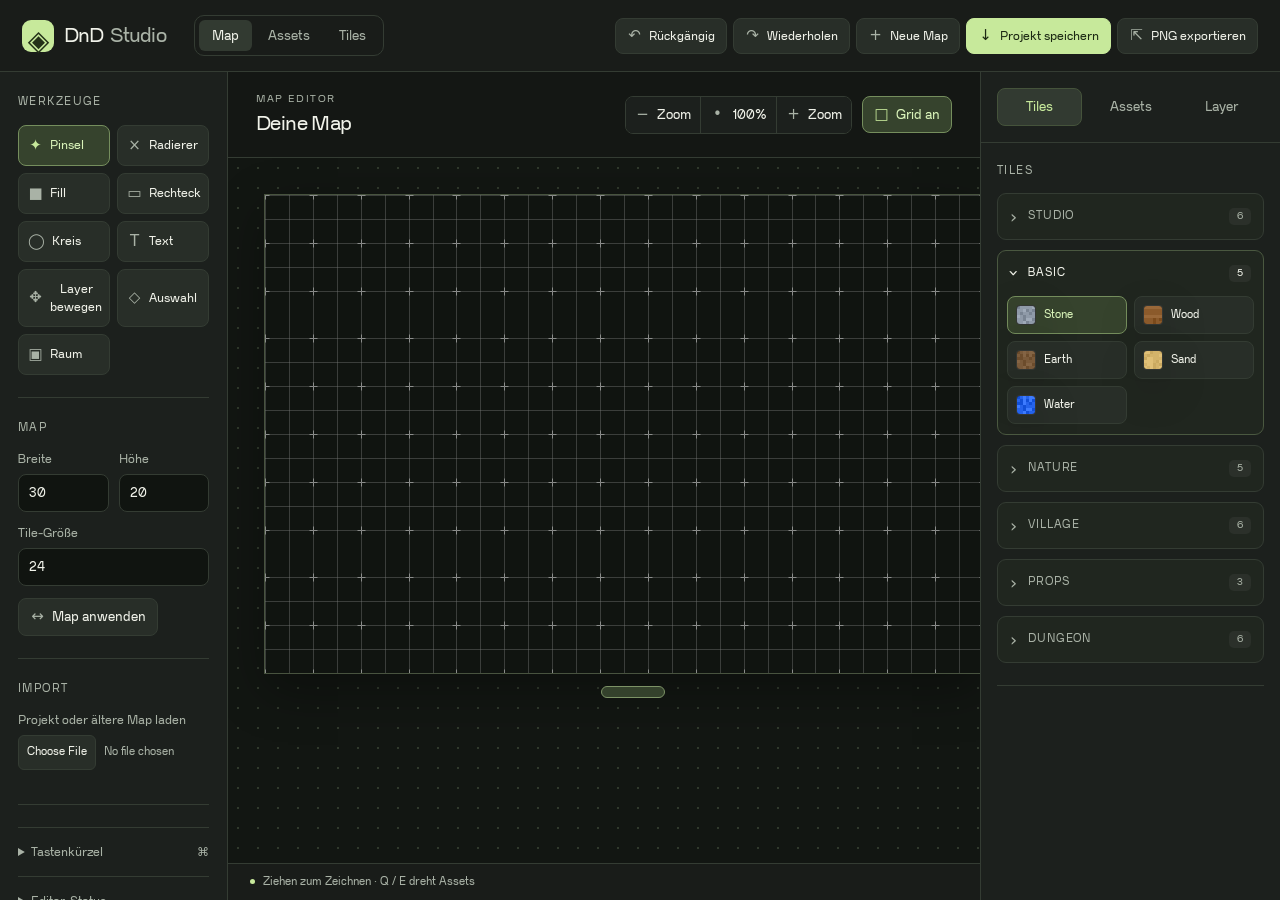
==== commit c1a50e00: "Assets added" ====
--- a/index.html
+++ b/index.html
@@ -17,7 +17,7 @@
         <button id="undoBtn" data-icon="↶">Rückgängig</button>
         <button id="redoBtn" data-icon="↷">Wiederholen</button>
         <button id="newMapBtn" data-icon="+">Neue Map</button>
-        <button class="primary-button" id="saveJsonBtn" data-icon="↓">JSON speichern</button>
+        <button class="primary-button" id="saveJsonBtn" data-icon="↓">Projekt speichern</button>
         <button id="exportPngBtn" data-icon="⇱">PNG exportieren</button>
         <button id="toggleGridBtn" class="active" data-icon="□">Grid an</button>
       </div>
@@ -27,6 +27,24 @@
       <section class="section">
         <h2 class="panel-title">Werkzeuge</h2>
         <div class="tool-grid" id="toolButtons"></div>
+      </section>
+
+      <section class="section" id="roomOptions" hidden>
+        <h2 class="panel-title">Raum bauen</h2>
+        <div class="field"><label for="roomFloor">Boden</label><select id="roomFloor"></select></div>
+        <div class="field"><label for="roomWall">Wände</label><select id="roomWall"></select></div>
+        <p class="hint">Ziehe ein Rechteck ab 3 × 3 Zellen. Boden und Außenwände entstehen auf dem aktiven Layer.</p>
+      </section>
+
+      <section class="section" id="objectOptions" hidden>
+        <h2 class="panel-title">Objekt bearbeiten</h2>
+        <p class="hint" id="objectName">Klicke ein platziertes Asset an.</p>
+        <div class="group">
+          <button id="rotateObjectBtn" type="button" data-icon="↻" disabled>Drehen</button>
+          <button id="duplicateObjectBtn" type="button" data-icon="+" disabled>Duplizieren</button>
+          <button id="deleteObjectBtn" type="button" class="danger" disabled>Löschen</button>
+        </div>
+        <p class="hint">Ziehen verschiebt die Auswahl. Q / E dreht, Strg + D dupliziert, Entf löscht.</p>
       </section>
 
       <section class="section">
@@ -51,7 +69,7 @@
       <section class="section">
         <h2 class="panel-title">Import</h2>
         <div class="field">
-          <label for="jsonFileInput">JSON laden</label>
+          <label for="jsonFileInput">Projekt oder ältere Map laden</label>
           <input id="jsonFileInput" type="file" accept="application/json" />
         </div>
       </section>
@@ -64,7 +82,10 @@
           <div><span class="kbd">4</span> Rechteck</div>
           <div><span class="kbd">5</span> Kreis</div>
           <div><span class="kbd">6</span> Text</div>
-          <div><span class="kbd">7</span> Move</div>
+          <div><span class="kbd">7</span> Layer bewegen</div>
+          <div><span class="kbd">8</span> Objektauswahl</div>
+          <div><span class="kbd">9</span> Raum</div>
+          <div><span class="kbd">Strg + S</span> Projekt speichern</div>
           <div><span class="kbd">Q</span> / <span class="kbd">E</span> Asset drehen</div>
           <div><span class="kbd">G</span> Grid</div>
           <div><span class="kbd">+</span> / <span class="kbd">-</span> Zoom</div>
@@ -139,8 +160,19 @@
       </section>
     </aside>
   </div>
+  <dialog id="exportDialog" aria-labelledby="exportTitle">
+    <h2 id="exportTitle">PNG für deine Spielrunde</h2>
+    <p class="hint">Exportiert alle sichtbaren Layer ohne Auswahlrahmen. Die Ansicht im Editor bleibt erhalten.</p>
+    <div class="field"><label for="exportCellSize">Pixel pro Feld</label><input id="exportCellSize" type="number" min="12" max="128" value="24" /></div>
+    <label class="check-field"><input id="exportGrid" type="checkbox" /> Raster exportieren</label>
+    <label class="check-field"><input id="exportTransparent" type="checkbox" checked /> Leere Flächen transparent</label>
+    <p class="hint" id="exportError" role="status"></p><div class="group dialog-actions"><button id="cancelExportBtn" type="button">Abbrechen</button><button class="primary-button" id="confirmExportBtn" type="button">PNG herunterladen</button></div>
+  </dialog>
+  <div class="editor-notice" id="editorNotice" role="status" hidden></div>
   <script src="ui.js"></script>
   <script src="shared-tiles.js"></script>
+  <script src="starter-assets.js"></script>
+  <script src="map-tools.js"></script>
   <script src="script.js"></script>
 </body>
 </html>
--- a/style.css
+++ b/style.css
@@ -185,6 +185,14 @@
 .resize-handle-corner { right: 0; bottom: 0; width: 18px; height: 18px; transform: translate(50%, 50%); cursor: nwse-resize; }
 .skip-link { position: fixed; top: 8px; left: 8px; padding: 12px 18px; z-index: 20; background: var(--accent); color: #192214; border-radius: 8px; transform: translateY(-160%); }
 .skip-link:focus { transform: translateY(0); }
+dialog { width: min(440px, calc(100% - 32px)); padding: 24px; border: 1px solid var(--border-strong); border-radius: 12px; background: var(--panel); color: var(--text); box-shadow: 0 24px 80px #0009; }
+dialog::backdrop { background: #0009; }
+dialog h2 { margin-top: 0; font-size: 20px; font-weight: 400; }
+.check-field { display: flex; align-items: center; gap: 10px; margin: 16px 0; color: var(--text); }
+.check-field input { accent-color: var(--accent); width: 18px; height: 18px; }
+.dialog-actions { justify-content: flex-end; margin-top: 24px; }
+.editor-notice { position: fixed; bottom: 46px; left: 50%; transform: translateX(-50%); z-index: 10; max-width: min(640px, calc(100% - 32px)); padding: 12px 18px; background: #303d27; border: 1px solid #8da573; border-radius: 9px; box-shadow: 0 8px 32px #0005; pointer-events: none; }
+.editor-notice.error { background: #382927; border-color: #b47268; }
 
 @media (min-width: 1700px) {
   .app, .asset-app { grid-template-columns: 252px minmax(0, 1fr) 320px; }
@@ -226,4 +234,4 @@
   button, .editor-nav a { min-height: 40px; }
   .inspector-panel { max-height: none; }
 }
-@media (prefers-reduced-motion: reduce) { *, *::before, *::after { transition: none !important; scroll-behavior: auto !important; } }+@media (prefers-reduced-motion: reduce) { *, *::before, *::after { transition: none !important; scroll-behavior: auto !important; } }
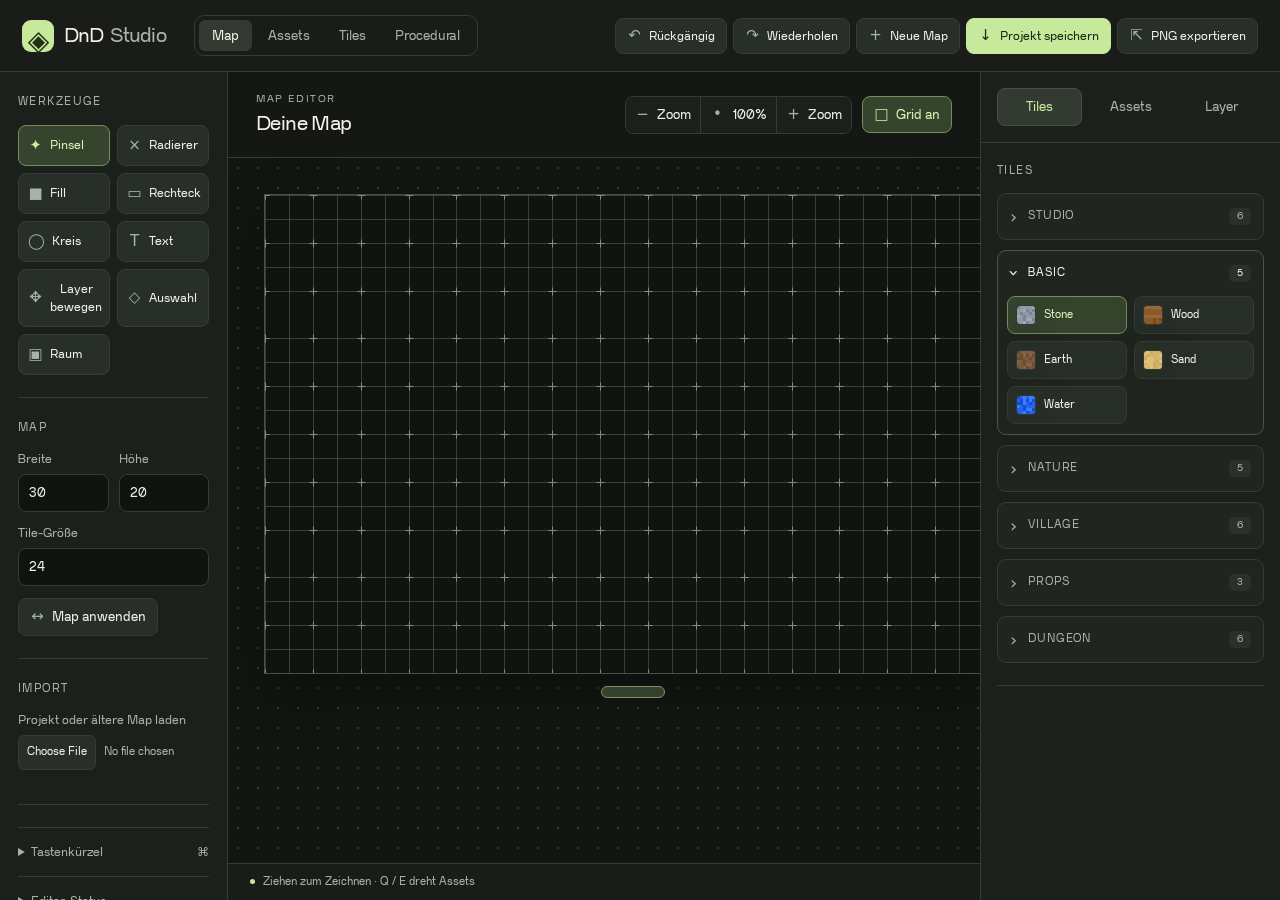
==== commit 5856060d: "procedural tab added" ====
--- a/index.html
+++ b/index.html
@@ -12,7 +12,7 @@
   <a class="skip-link" href="#workspace">Zur Arbeitsfläche</a>
   <div class="app">
     <header class="topbar">
-      <div class="group brand-group"><a class="brand" href="index.html" aria-label="DnD Studio – Map-Editor"><span class="brand-mark" aria-hidden="true">◈</span> DnD<span class="brand-suffix">Studio</span></a><nav class="editor-nav" aria-label="Editor wählen"><a href="index.html" aria-current="page">Map</a><a href="asset-editor.html">Assets</a><a href="tile-drawer.html">Tiles</a></nav></div>
+      <div class="group brand-group"><a class="brand" href="index.html" aria-label="DnD Studio – Map-Editor"><span class="brand-mark" aria-hidden="true">◈</span> DnD<span class="brand-suffix">Studio</span></a><nav class="editor-nav" aria-label="Editor wählen"><a href="index.html" aria-current="page">Map</a><a href="asset-editor.html">Assets</a><a href="tile-drawer.html">Tiles</a><a href="procedural.html">Procedural</a></nav></div>
       <div class="group document-actions" aria-label="Dateiaktionen">
         <button id="undoBtn" data-icon="↶">Rückgängig</button>
         <button id="redoBtn" data-icon="↷">Wiederholen</button>
--- a/style.css
+++ b/style.css
@@ -67,7 +67,7 @@
 .brand { display: inline-flex; align-items: center; gap: 6px; font-size: 20px; white-space: nowrap; text-decoration: none; letter-spacing: -.8px; }
 .brand-suffix { color: var(--muted); }
 .brand-mark { display: grid; place-items: center; width: 32px; height: 32px; margin-right: 4px; background: var(--accent); color: #233018; border-radius: 9px; font-size: 28px; }
-.editor-nav { display: flex; gap: 3px; padding: 4px; border: 1px solid var(--border); border-radius: 10px; }
+.editor-nav { display: flex; flex-wrap: wrap; gap: 3px; padding: 4px; border: 1px solid var(--border); border-radius: 10px; }
 .editor-nav a { padding: 6px 13px; border-radius: 6px; text-decoration: none; color: var(--muted); }
 .editor-nav a:hover { background: var(--surface); color: var(--text); }
 .editor-nav a[aria-current='page'] { background: var(--surface-2); color: var(--text); }
